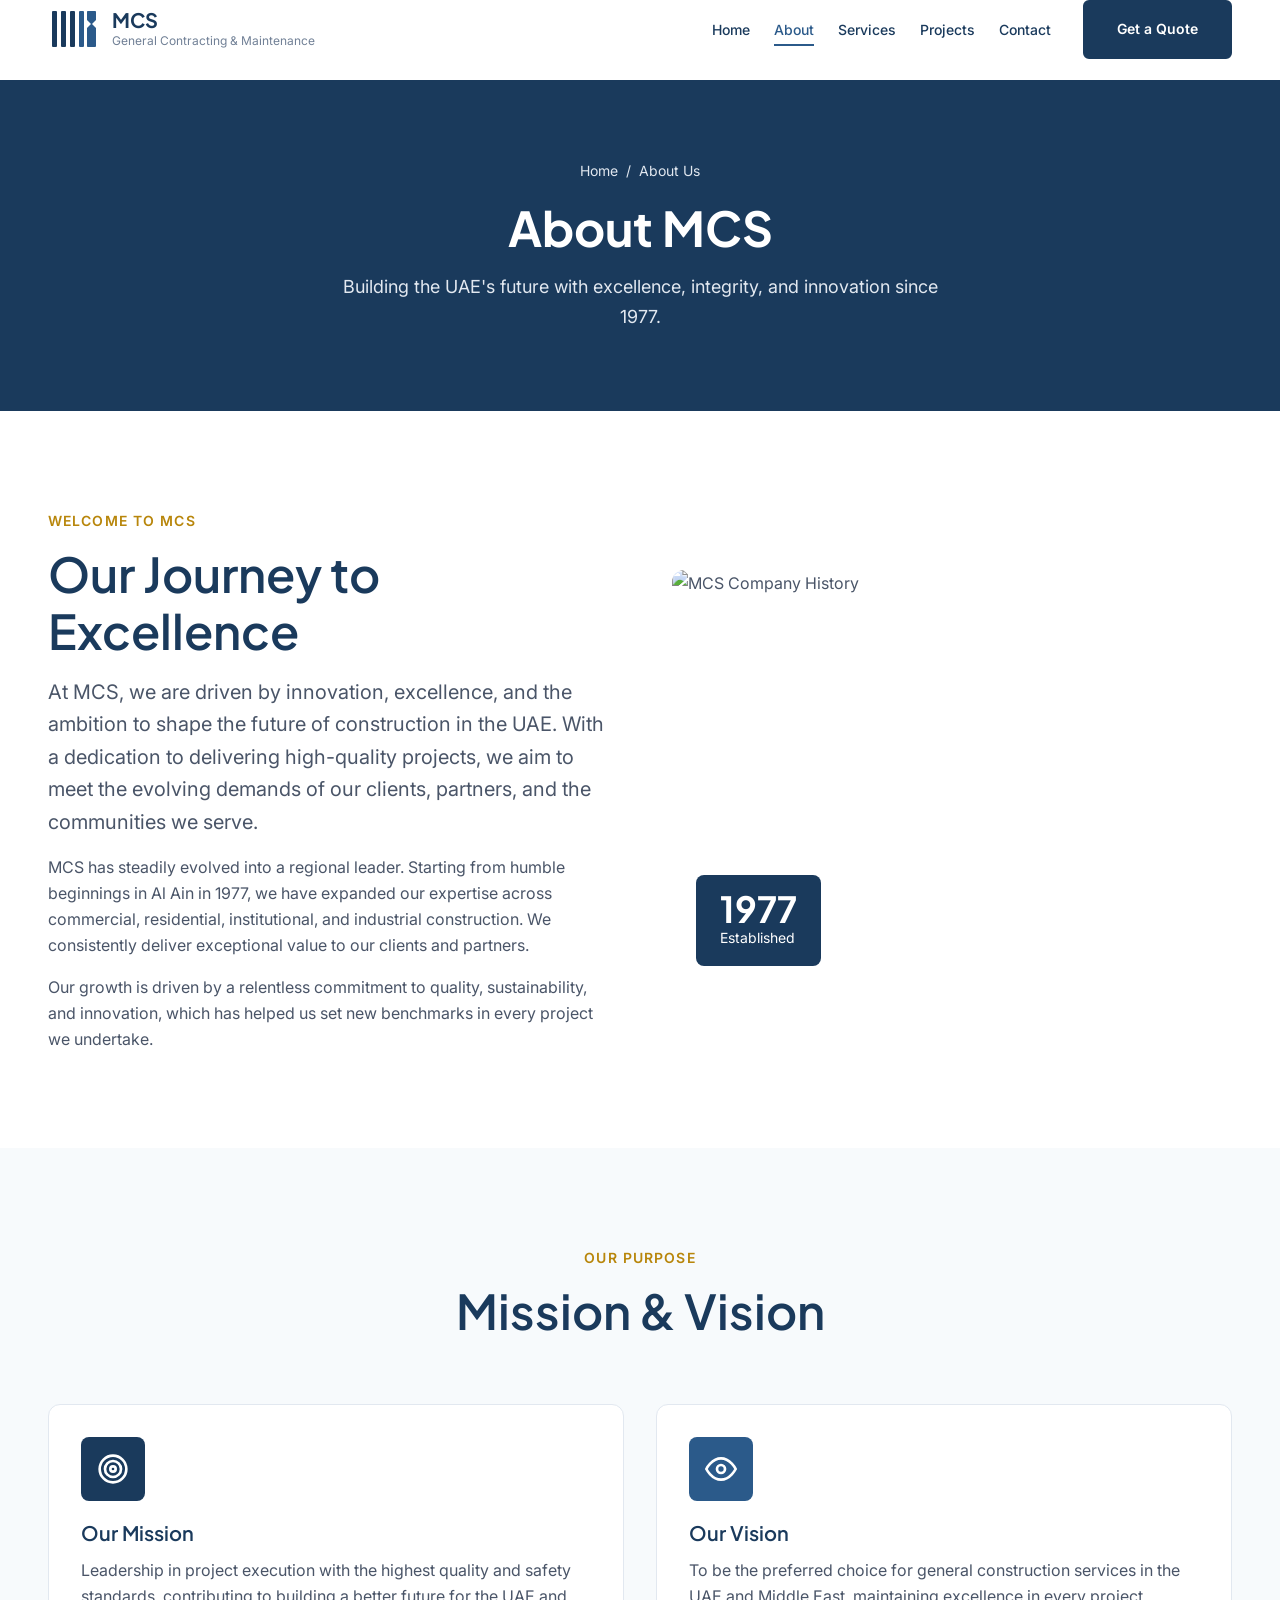
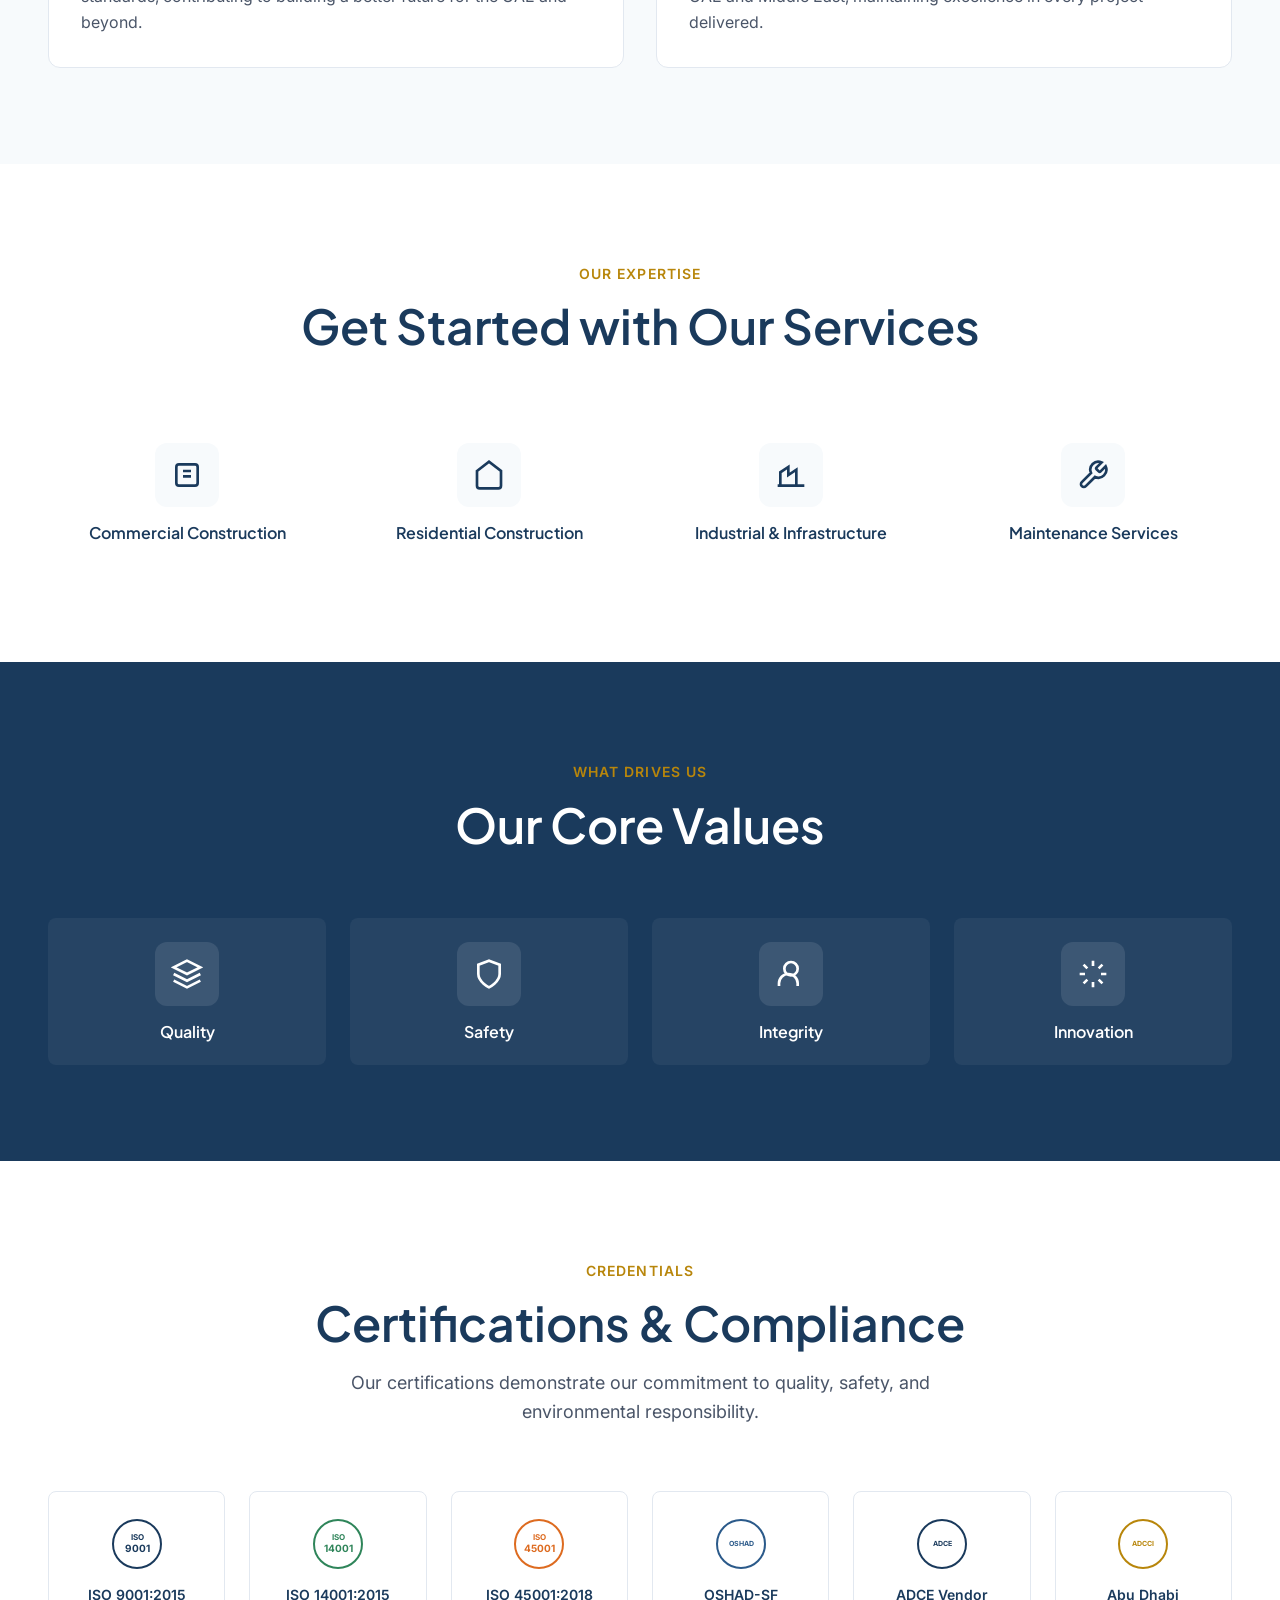
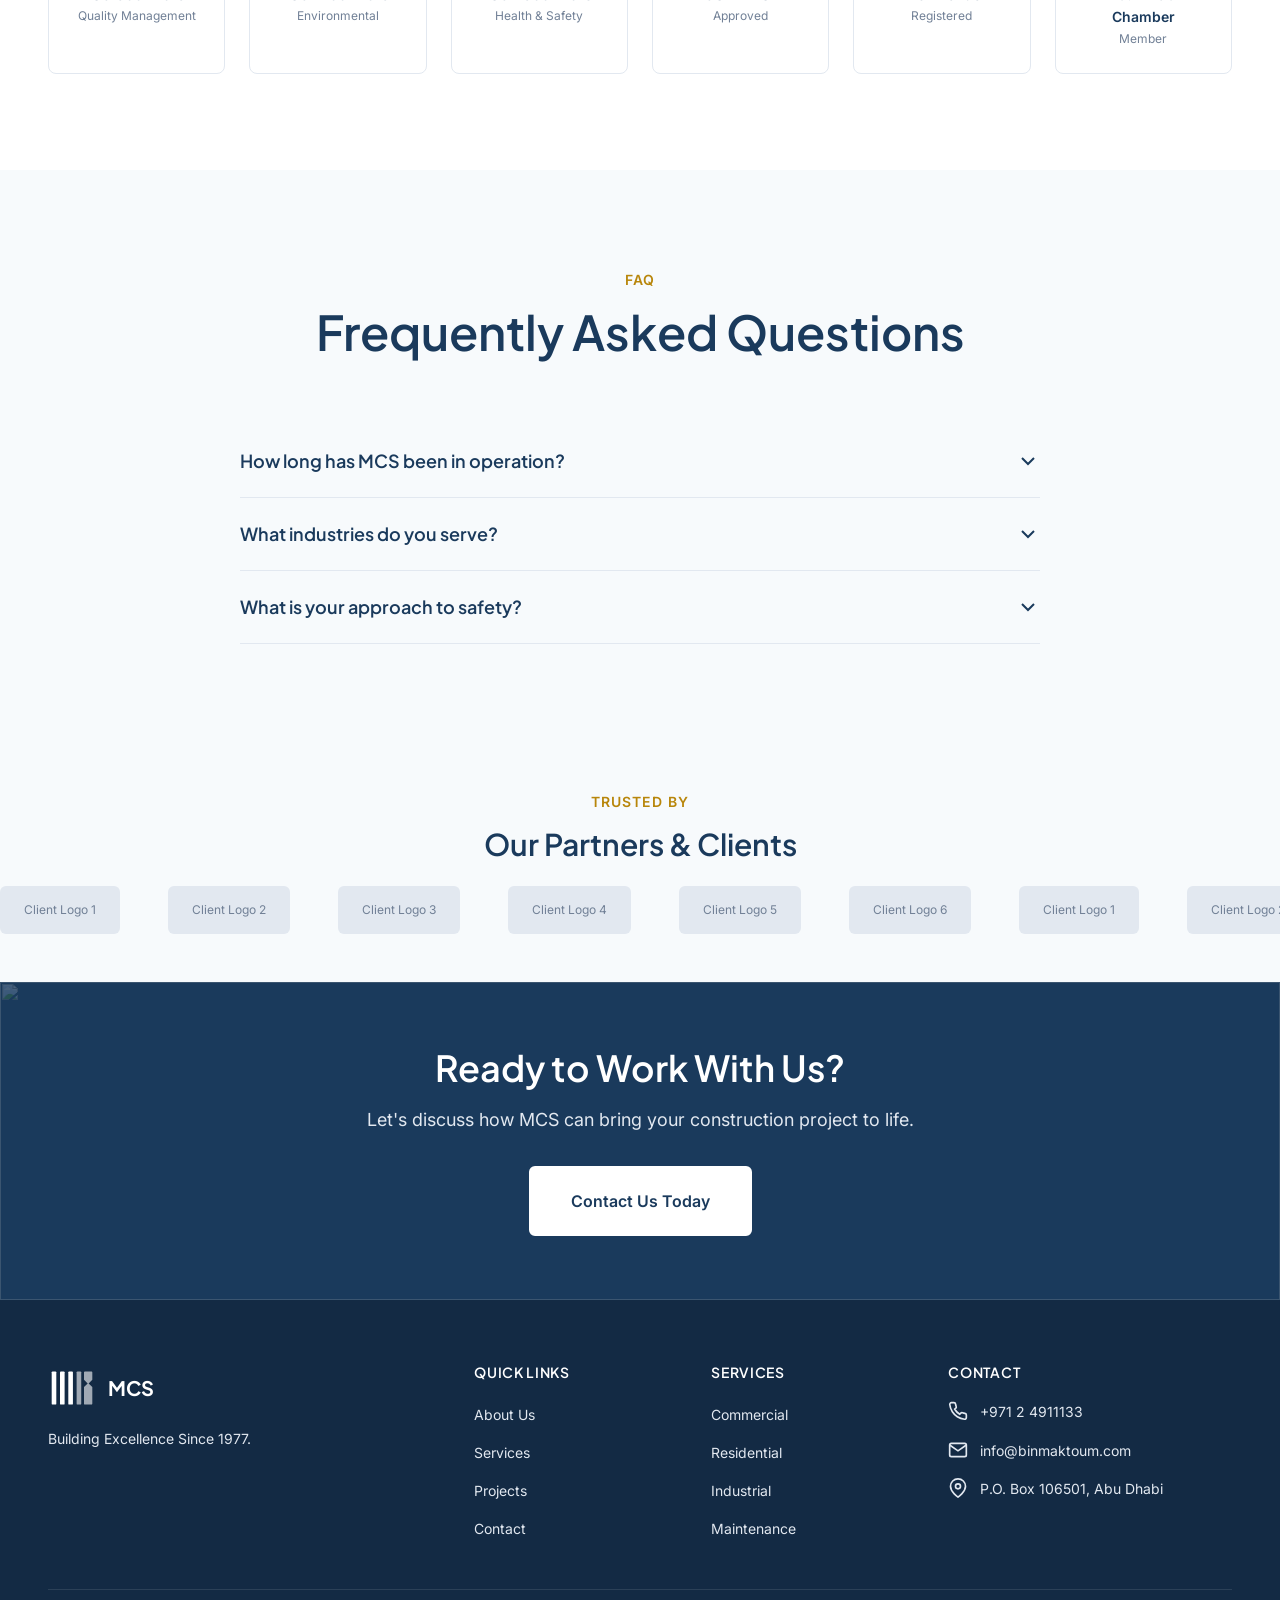
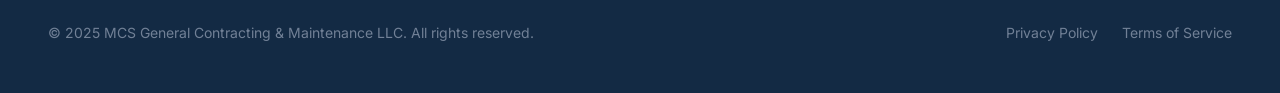
==== about.html @ c0b9d0b6 "Initial commit via Netlify" ====
<!DOCTYPE html>
<html lang="en">
<head>
  <meta charset="UTF-8">
  <meta name="viewport" content="width=device-width, initial-scale=1.0">
  <meta name="description" content="Learn about MCS General Contracting - UAE's trusted construction company since 1977.">
  <title>About Us | MCS General Contracting & Maintenance LLC</title>
  
  <!-- TOUQ-INSPIRED LAYOUT - PLACEHOLDER IMAGES -->
  
  <link rel="icon" type="image/svg+xml" href="assets/images/favicon.svg">
  <link rel="preconnect" href="https://fonts.googleapis.com">
  <link rel="preconnect" href="https://fonts.gstatic.com" crossorigin>
  <link href="https://fonts.googleapis.com/css2?family=Inter:wght@400;500;600&family=Plus+Jakarta+Sans:wght@500;600;700&display=swap" rel="stylesheet">
  <link rel="stylesheet" href="css/styles.css">
</head>
<body>
  
  <!-- HEADER -->
  <header class="header" id="header">
    <div class="container">
      <div class="header__inner">
        <a href="index.html" class="logo">
          <svg class="logo__icon" viewBox="0 0 52 52" fill="none">
            <rect x="4" y="8" width="5" height="36" rx="1" fill="#1A3A5C"/>
            <rect x="13" y="8" width="5" height="36" rx="1" fill="#1A3A5C"/>
            <rect x="22" y="8" width="5" height="36" rx="1" fill="#1A3A5C"/>
            <rect x="31" y="8" width="5" height="36" rx="1" fill="#2B5A8A"/>
            <path d="M40 8H47C47.5 8 48 8.4 48 9V17L44 21L48 25V43C48 43.5 47.5 44 47 44H40C39.4 44 39 43.5 39 43V25L43 21L39 17V9C39 8.4 39.4 8 40 8Z" fill="#2B5A8A"/>
          </svg>
          <div class="logo__text">
            <span class="logo__name">MCS</span>
            <span class="logo__tagline">General Contracting & Maintenance</span>
          </div>
        </a>
        
        <nav class="nav">
          <ul class="nav__list">
            <li><a href="index.html" class="nav__link">Home</a></li>
            <li><a href="about.html" class="nav__link nav__link--active">About</a></li>
            <li><a href="services.html" class="nav__link">Services</a></li>
            <li><a href="projects.html" class="nav__link">Projects</a></li>
            <li><a href="contact.html" class="nav__link">Contact</a></li>
          </ul>
          <a href="contact.html" class="btn btn--primary">Get a Quote</a>
        </nav>
        
        <button class="menu-toggle" aria-label="Toggle menu">
          <span class="menu-toggle__bar"></span>
          <span class="menu-toggle__bar"></span>
          <span class="menu-toggle__bar"></span>
        </button>
      </div>
    </div>
  </header>
  
  <!-- Mobile Nav -->
  <nav class="mobile-nav">
    <ul class="mobile-nav__list">
      <li><a href="index.html" class="mobile-nav__link">Home</a></li>
      <li><a href="about.html" class="mobile-nav__link mobile-nav__link--active">About</a></li>
      <li><a href="services.html" class="mobile-nav__link">Services</a></li>
      <li><a href="projects.html" class="mobile-nav__link">Projects</a></li>
      <li><a href="contact.html" class="mobile-nav__link">Contact</a></li>
    </ul>
    <div class="mobile-nav__cta">
      <a href="contact.html" class="btn btn--ghost btn--full">Get a Quote</a>
    </div>
  </nav>

  <main>
    
    <!-- PAGE HERO -->
    <section class="page-hero">
      <div class="page-hero__bg">
        <img src="https://images.unsplash.com/photo-1512453979798-5ea266f8880c?w=1920&q=80" alt="About MCS" class="page-hero__bg-image">
        <div class="page-hero__overlay"></div>
      </div>
      <div class="container">
        <div class="page-hero__content">
          <nav class="page-hero__breadcrumb">
            <a href="index.html">Home</a>
            <span>/</span>
            <span>About Us</span>
          </nav>
          <h1 class="page-hero__title">About MCS</h1>
          <p class="page-hero__subtitle">Building the UAE's future with excellence, integrity, and innovation since 1977.</p>
        </div>
      </div>
    </section>
    
    <!-- WELCOME SECTION -->
    <section class="section bg-white">
      <div class="container">
        <div class="about-snapshot">
          <div class="about-snapshot__content scroll-animate">
            <span class="section-header__label">Welcome to MCS</span>
            <h2 class="section-header__title">Our Journey to Excellence</h2>
            <p class="text-lead">At MCS, we are driven by innovation, excellence, and the ambition to shape the future of construction in the UAE. With a dedication to delivering high-quality projects, we aim to meet the evolving demands of our clients, partners, and the communities we serve.</p>
            <p>MCS has steadily evolved into a regional leader. Starting from humble beginnings in Al Ain in 1977, we have expanded our expertise across commercial, residential, institutional, and industrial construction. We consistently deliver exceptional value to our clients and partners.</p>
            <p>Our growth is driven by a relentless commitment to quality, sustainability, and innovation, which has helped us set new benchmarks in every project we undertake.</p>
          </div>
          
          <div class="about-snapshot__image scroll-animate" data-animate-delay="100">
            <img src="https://images.unsplash.com/photo-1541888946425-d81bb19240f5?w=800&q=80" alt="MCS Company History">
            <div class="about-snapshot__badge">
              <div class="about-snapshot__badge-number">1977</div>
              <div class="about-snapshot__badge-text">Established</div>
            </div>
          </div>
        </div>
      </div>
    </section>
    
    <!-- MISSION & VISION -->
    <section class="section bg-stone">
      <div class="container">
        <div class="section-header section-header--center scroll-animate">
          <span class="section-header__label">Our Purpose</span>
          <h2 class="section-header__title">Mission & Vision</h2>
        </div>
        
        <div class="grid" style="display: grid; grid-template-columns: repeat(auto-fit, minmax(300px, 1fr)); gap: var(--space-8);">
          <div class="service-card-v2 scroll-animate" style="box-shadow: none; border: 1px solid var(--color-concrete);">
            <div class="service-card-v2__content" style="padding: var(--space-8);">
              <div style="width: 64px; height: 64px; background: var(--color-navy); border-radius: var(--radius-lg); display: flex; align-items: center; justify-content: center; margin-bottom: var(--space-5);">
                <svg width="32" height="32" viewBox="0 0 24 24" fill="none" stroke="white" stroke-width="2"><circle cx="12" cy="12" r="10"/><circle cx="12" cy="12" r="6"/><circle cx="12" cy="12" r="2"/></svg>
              </div>
              <h3 class="service-card-v2__title" style="font-size: var(--text-xl);">Our Mission</h3>
              <p style="color: var(--color-steel); font-size: var(--text-base);">Leadership in project execution with the highest quality and safety standards, contributing to building a better future for the UAE and beyond.</p>
            </div>
          </div>
          
          <div class="service-card-v2 scroll-animate" data-animate-delay="100" style="box-shadow: none; border: 1px solid var(--color-concrete);">
            <div class="service-card-v2__content" style="padding: var(--space-8);">
              <div style="width: 64px; height: 64px; background: var(--color-blue); border-radius: var(--radius-lg); display: flex; align-items: center; justify-content: center; margin-bottom: var(--space-5);">
                <svg width="32" height="32" viewBox="0 0 24 24" fill="none" stroke="white" stroke-width="2"><path d="M1 12s4-8 11-8 11 8 11 8-4 8-11 8-11-8-11-8z"/><circle cx="12" cy="12" r="3"/></svg>
              </div>
              <h3 class="service-card-v2__title" style="font-size: var(--text-xl);">Our Vision</h3>
              <p style="color: var(--color-steel); font-size: var(--text-base);">To be the preferred choice for general construction services in the UAE and Middle East, maintaining excellence in every project delivered.</p>
            </div>
          </div>
        </div>
      </div>
    </section>
    
    <!-- SERVICES OVERVIEW -->
    <section class="section bg-white">
      <div class="container">
        <div class="section-header section-header--center scroll-animate">
          <span class="section-header__label">Our Expertise</span>
          <h2 class="section-header__title">Get Started with Our Services</h2>
        </div>
        
        <div class="why-choose" style="grid-template-columns: repeat(auto-fit, minmax(200px, 1fr));">
          <a href="services.html#commercial" class="why-choose__item scroll-animate" style="text-decoration: none;">
            <div class="why-choose__icon">
              <svg viewBox="0 0 24 24" fill="none" stroke="currentColor" stroke-width="2"><rect x="4" y="4" width="16" height="16" rx="2"/><path d="M9 9h6M9 13h6"/></svg>
            </div>
            <h4 class="why-choose__title">Commercial Construction</h4>
          </a>
          
          <a href="services.html#residential" class="why-choose__item scroll-animate" data-animate-delay="100" style="text-decoration: none;">
            <div class="why-choose__icon">
              <svg viewBox="0 0 24 24" fill="none" stroke="currentColor" stroke-width="2"><path d="M3 9l9-7 9 7v11a2 2 0 01-2 2H5a2 2 0 01-2-2z"/></svg>
            </div>
            <h4 class="why-choose__title">Residential Construction</h4>
          </a>
          
          <a href="services.html#industrial" class="why-choose__item scroll-animate" data-animate-delay="200" style="text-decoration: none;">
            <div class="why-choose__icon">
              <svg viewBox="0 0 24 24" fill="none" stroke="currentColor" stroke-width="2"><path d="M2 20h20M4 20V10l6-4v6l6-4v12"/></svg>
            </div>
            <h4 class="why-choose__title">Industrial & Infrastructure</h4>
          </a>
          
          <a href="services.html#maintenance" class="why-choose__item scroll-animate" data-animate-delay="300" style="text-decoration: none;">
            <div class="why-choose__icon">
              <svg viewBox="0 0 24 24" fill="none" stroke="currentColor" stroke-width="2"><path d="M14.7 6.3a1 1 0 000 1.4l1.6 1.6a1 1 0 001.4 0l3.77-3.77a6 6 0 01-7.94 7.94l-6.91 6.91a2.12 2.12 0 01-3-3l6.91-6.91a6 6 0 017.94-7.94l-3.76 3.76z"/></svg>
            </div>
            <h4 class="why-choose__title">Maintenance Services</h4>
          </a>
        </div>
      </div>
    </section>
    
    <!-- CORE VALUES -->
    <section class="section bg-navy">
      <div class="container">
        <div class="section-header section-header--center scroll-animate">
          <span class="section-header__label" style="color: var(--color-gold);">What Drives Us</span>
          <h2 class="section-header__title section-header__title--white">Our Core Values</h2>
        </div>
        
        <div class="why-choose">
          <div class="why-choose__item scroll-animate" style="background: rgba(255,255,255,0.05); border-radius: var(--radius-lg);">
            <div class="why-choose__icon" style="background: rgba(255,255,255,0.1);">
              <svg viewBox="0 0 24 24" fill="none" stroke="white" stroke-width="2"><path d="M12 2L2 7l10 5 10-5-10-5zM2 17l10 5 10-5M2 12l10 5 10-5"/></svg>
            </div>
            <h4 class="why-choose__title" style="color: white;">Quality</h4>
          </div>
          
          <div class="why-choose__item scroll-animate" data-animate-delay="100" style="background: rgba(255,255,255,0.05); border-radius: var(--radius-lg);">
            <div class="why-choose__icon" style="background: rgba(255,255,255,0.1);">
              <svg viewBox="0 0 24 24" fill="none" stroke="white" stroke-width="2"><path d="M12 22s8-4 8-10V5l-8-3-8 3v7c0 6 8 10 8 10z"/></svg>
            </div>
            <h4 class="why-choose__title" style="color: white;">Safety</h4>
          </div>
          
          <div class="why-choose__item scroll-animate" data-animate-delay="200" style="background: rgba(255,255,255,0.05); border-radius: var(--radius-lg);">
            <div class="why-choose__icon" style="background: rgba(255,255,255,0.1);">
              <svg viewBox="0 0 24 24" fill="none" stroke="white" stroke-width="2"><circle cx="12" cy="8" r="5"/><path d="M3 21v-2a7 7 0 0114 0v2"/></svg>
            </div>
            <h4 class="why-choose__title" style="color: white;">Integrity</h4>
          </div>
          
          <div class="why-choose__item scroll-animate" data-animate-delay="300" style="background: rgba(255,255,255,0.05); border-radius: var(--radius-lg);">
            <div class="why-choose__icon" style="background: rgba(255,255,255,0.1);">
              <svg viewBox="0 0 24 24" fill="none" stroke="white" stroke-width="2"><path d="M12 2v4M12 18v4M4.93 4.93l2.83 2.83M16.24 16.24l2.83 2.83M2 12h4M18 12h4M4.93 19.07l2.83-2.83M16.24 7.76l2.83-2.83"/></svg>
            </div>
            <h4 class="why-choose__title" style="color: white;">Innovation</h4>
          </div>
        </div>
      </div>
    </section>
    
    <!-- CERTIFICATIONS -->
    <section class="section bg-white" id="certifications">
      <div class="container">
        <div class="section-header section-header--center scroll-animate">
          <span class="section-header__label">Credentials</span>
          <h2 class="section-header__title">Certifications & Compliance</h2>
          <p class="section-header__desc">Our certifications demonstrate our commitment to quality, safety, and environmental responsibility.</p>
        </div>
        
        <div class="certs-grid scroll-animate">
          <div class="cert-item">
            <div class="cert-item__icon">
              <svg viewBox="0 0 56 56" fill="none"><circle cx="28" cy="28" r="24" stroke="#1A3A5C" stroke-width="2"/><text x="28" y="24" text-anchor="middle" font-size="8" font-weight="bold" fill="#1A3A5C">ISO</text><text x="28" y="36" text-anchor="middle" font-size="10" font-weight="bold" fill="#1A3A5C">9001</text></svg>
            </div>
            <div class="cert-item__name">ISO 9001:2015</div>
            <div class="cert-item__desc">Quality Management</div>
          </div>
          
          <div class="cert-item">
            <div class="cert-item__icon">
              <svg viewBox="0 0 56 56" fill="none"><circle cx="28" cy="28" r="24" stroke="#2F855A" stroke-width="2"/><text x="28" y="24" text-anchor="middle" font-size="8" font-weight="bold" fill="#2F855A">ISO</text><text x="28" y="36" text-anchor="middle" font-size="10" font-weight="bold" fill="#2F855A">14001</text></svg>
            </div>
            <div class="cert-item__name">ISO 14001:2015</div>
            <div class="cert-item__desc">Environmental</div>
          </div>
          
          <div class="cert-item">
            <div class="cert-item__icon">
              <svg viewBox="0 0 56 56" fill="none"><circle cx="28" cy="28" r="24" stroke="#DD6B20" stroke-width="2"/><text x="28" y="24" text-anchor="middle" font-size="8" font-weight="bold" fill="#DD6B20">ISO</text><text x="28" y="36" text-anchor="middle" font-size="10" font-weight="bold" fill="#DD6B20">45001</text></svg>
            </div>
            <div class="cert-item__name">ISO 45001:2018</div>
            <div class="cert-item__desc">Health & Safety</div>
          </div>
          
          <div class="cert-item">
            <div class="cert-item__icon">
              <svg viewBox="0 0 56 56" fill="none"><circle cx="28" cy="28" r="24" stroke="#2B5A8A" stroke-width="2"/><text x="28" y="30" text-anchor="middle" font-size="7" font-weight="bold" fill="#2B5A8A">OSHAD</text></svg>
            </div>
            <div class="cert-item__name">OSHAD-SF</div>
            <div class="cert-item__desc">Approved</div>
          </div>
          
          <div class="cert-item">
            <div class="cert-item__icon">
              <svg viewBox="0 0 56 56" fill="none"><circle cx="28" cy="28" r="24" stroke="#1A3A5C" stroke-width="2"/><text x="28" y="30" text-anchor="middle" font-size="7" font-weight="bold" fill="#1A3A5C">ADCE</text></svg>
            </div>
            <div class="cert-item__name">ADCE Vendor</div>
            <div class="cert-item__desc">Registered</div>
          </div>
          
          <div class="cert-item">
            <div class="cert-item__icon">
              <svg viewBox="0 0 56 56" fill="none"><circle cx="28" cy="28" r="24" stroke="#B8860B" stroke-width="2"/><text x="28" y="30" text-anchor="middle" font-size="7" font-weight="bold" fill="#B8860B">ADCCI</text></svg>
            </div>
            <div class="cert-item__name">Abu Dhabi Chamber</div>
            <div class="cert-item__desc">Member</div>
          </div>
        </div>
      </div>
    </section>
    
    <!-- FAQ -->
    <section class="section bg-stone faq-section">
      <div class="container">
        <div class="section-header section-header--center scroll-animate">
          <span class="section-header__label">FAQ</span>
          <h2 class="section-header__title">Frequently Asked Questions</h2>
        </div>
        
        <div class="faq-list scroll-animate">
          <div class="faq-item">
            <button class="faq-item__question">
              How long has MCS been in operation?
              <svg class="faq-item__icon" viewBox="0 0 24 24" fill="none" stroke="currentColor" stroke-width="2"><path d="M6 9l6 6 6-6"/></svg>
            </button>
            <div class="faq-item__answer">
              <p class="faq-item__answer-text">MCS was established in 1977 in Al Ain, UAE. With over 45 years of experience, we have grown from a general contractor into a comprehensive construction firm serving clients across Abu Dhabi, Dubai, and Al Ain.</p>
            </div>
          </div>
          
          <div class="faq-item">
            <button class="faq-item__question">
              What industries do you serve?
              <svg class="faq-item__icon" viewBox="0 0 24 24" fill="none" stroke="currentColor" stroke-width="2"><path d="M6 9l6 6 6-6"/></svg>
            </button>
            <div class="faq-item__answer">
              <p class="faq-item__answer-text">We serve multiple sectors including commercial (offices, retail, hospitality), residential (villas, compounds, apartments), educational (schools, institutions), and industrial (oil & gas, infrastructure, storage facilities).</p>
            </div>
          </div>
          
          <div class="faq-item">
            <button class="faq-item__question">
              What is your approach to safety?
              <svg class="faq-item__icon" viewBox="0 0 24 24" fill="none" stroke="currentColor" stroke-width="2"><path d="M6 9l6 6 6-6"/></svg>
            </button>
            <div class="faq-item__answer">
              <p class="faq-item__answer-text">Safety is integral to everything we do. Our safety program exceeds the industry average by 90%. We are OSHAD-SF approved and ISO 45001 certified, with full integration of safety planning into construction scheduling.</p>
            </div>
          </div>
        </div>
      </div>
    </section>
    
    <!-- CLIENTS -->
    <section class="clients-section">
      <div class="container mb-6">
        <div class="text-center scroll-animate">
          <span class="section-header__label">Trusted By</span>
          <h3 class="text-navy">Our Partners & Clients</h3>
        </div>
      </div>
      <div class="clients-marquee">
        <div class="client-logo-placeholder">Client Logo 1</div>
        <div class="client-logo-placeholder">Client Logo 2</div>
        <div class="client-logo-placeholder">Client Logo 3</div>
        <div class="client-logo-placeholder">Client Logo 4</div>
        <div class="client-logo-placeholder">Client Logo 5</div>
        <div class="client-logo-placeholder">Client Logo 6</div>
        <div class="client-logo-placeholder">Client Logo 1</div>
        <div class="client-logo-placeholder">Client Logo 2</div>
        <div class="client-logo-placeholder">Client Logo 3</div>
        <div class="client-logo-placeholder">Client Logo 4</div>
        <div class="client-logo-placeholder">Client Logo 5</div>
        <div class="client-logo-placeholder">Client Logo 6</div>
      </div>
    </section>
    
    <!-- CTA -->
    <section class="cta-banner">
      <div class="cta-banner__bg">
        <img src="https://images.unsplash.com/photo-1504307651254-35680f356dfd?w=1920&q=80" alt="" class="cta-banner__bg-image">
      </div>
      <div class="container">
        <div class="cta-banner__content scroll-animate">
          <h2 class="cta-banner__title">Ready to Work With Us?</h2>
          <p class="cta-banner__desc">Let's discuss how MCS can bring your construction project to life.</p>
          <a href="contact.html" class="btn btn--white btn--lg">Contact Us Today</a>
        </div>
      </div>
    </section>
    
  </main>
  
  <!-- FOOTER -->
  <footer class="footer">
    <div class="container">
      <div class="footer__grid">
        <div class="footer__brand">
          <div class="footer__logo">
            <svg class="footer__logo-icon" viewBox="0 0 52 52" fill="none">
              <rect x="4" y="8" width="5" height="36" rx="1" fill="#FFFFFF"/>
              <rect x="13" y="8" width="5" height="36" rx="1" fill="#FFFFFF"/>
              <rect x="22" y="8" width="5" height="36" rx="1" fill="#FFFFFF"/>
              <rect x="31" y="8" width="5" height="36" rx="1" fill="#FFFFFF" opacity="0.6"/>
              <path d="M40 8H47C47.5 8 48 8.4 48 9V17L44 21L48 25V43C48 43.5 47.5 44 47 44H40C39.4 44 39 43.5 39 43V25L43 21L39 17V9C39 8.4 39.4 8 40 8Z" fill="#FFFFFF" opacity="0.6"/>
            </svg>
            <span class="footer__logo-text">MCS</span>
          </div>
          <p class="footer__tagline">Building Excellence Since 1977.</p>
        </div>
        
        <div class="footer__col">
          <h4 class="footer__heading">Quick Links</h4>
          <ul class="footer__links">
            <li><a href="about.html" class="footer__link">About Us</a></li>
            <li><a href="services.html" class="footer__link">Services</a></li>
            <li><a href="projects.html" class="footer__link">Projects</a></li>
            <li><a href="contact.html" class="footer__link">Contact</a></li>
          </ul>
        </div>
        
        <div class="footer__col">
          <h4 class="footer__heading">Services</h4>
          <ul class="footer__links">
            <li><a href="services.html#commercial" class="footer__link">Commercial</a></li>
            <li><a href="services.html#residential" class="footer__link">Residential</a></li>
            <li><a href="services.html#industrial" class="footer__link">Industrial</a></li>
            <li><a href="services.html#maintenance" class="footer__link">Maintenance</a></li>
          </ul>
        </div>
        
        <div class="footer__col">
          <h4 class="footer__heading">Contact</h4>
          <div class="footer__contact-item">
            <svg class="footer__contact-icon" viewBox="0 0 24 24" fill="none" stroke="currentColor" stroke-width="2"><path d="M22 16.92v3a2 2 0 01-2.18 2 19.79 19.79 0 01-8.63-3.07 19.5 19.5 0 01-6-6 19.79 19.79 0 01-3.07-8.67A2 2 0 014.11 2h3a2 2 0 012 1.72c.127.96.361 1.903.7 2.81a2 2 0 01-.45 2.11L8.09 9.91a16 16 0 006 6l1.27-1.27a2 2 0 012.11-.45c.907.339 1.85.573 2.81.7A2 2 0 0122 16.92z"/></svg>
            <span class="footer__contact-text">+971 2 4911133</span>
          </div>
          <div class="footer__contact-item">
            <svg class="footer__contact-icon" viewBox="0 0 24 24" fill="none" stroke="currentColor" stroke-width="2"><path d="M4 4h16c1.1 0 2 .9 2 2v12c0 1.1-.9 2-2 2H4c-1.1 0-2-.9-2-2V6c0-1.1.9-2 2-2z"/><path d="M22 6l-10 7L2 6"/></svg>
            <span class="footer__contact-text">info@binmaktoum.com</span>
          </div>
          <div class="footer__contact-item">
            <svg class="footer__contact-icon" viewBox="0 0 24 24" fill="none" stroke="currentColor" stroke-width="2"><path d="M21 10c0 7-9 13-9 13s-9-6-9-13a9 9 0 0118 0z"/><circle cx="12" cy="10" r="3"/></svg>
            <span class="footer__contact-text">P.O. Box 106501, Abu Dhabi</span>
          </div>
        </div>
      </div>
      
      <div class="footer__bottom">
        <p class="footer__copyright">© 2025 MCS General Contracting & Maintenance LLC. All rights reserved.</p>
        <div class="footer__legal">
          <a href="#" class="footer__legal-link">Privacy Policy</a>
          <a href="#" class="footer__legal-link">Terms of Service</a>
        </div>
      </div>
    </div>
  </footer>
  
  <script src="js/main.js"></script>
</body>
</html>
---- css/styles.css ----
/* ============================================
   MCS GENERAL CONTRACTING - ENHANCED STYLESHEET
   Touq-inspired Layout - v2.0
   ============================================ */

/* ============================================
   CSS CUSTOM PROPERTIES (Design Tokens)
   ============================================ */
:root {
  /* Primary Colors - MCS Brand */
  --color-navy: #1A3A5C;
  --color-navy-dark: #132A44;
  --color-navy-light: #234B73;
  --color-blue: #2B5A8A;
  --color-blue-light: #3A6B9A;
  
  /* Neutral Colors */
  --color-steel: #4A5568;
  --color-steel-light: #718096;
  --color-concrete: #E2E8F0;
  --color-stone: #F7FAFC;
  --color-white: #FFFFFF;
  --color-black: #1A202C;
  
  /* Accent Colors */
  --color-gold: #B8860B;
  --color-gold-light: #D4A017;
  --color-orange: #DD6B20;
  --color-green: #2F855A;
  --color-green-light: #48BB78;
  
  /* Typography */
  --font-heading: 'Plus Jakarta Sans', 'Helvetica Neue', sans-serif;
  --font-body: 'Inter', 'Helvetica Neue', Arial, sans-serif;
  
  /* Font Sizes */
  --text-xs: 0.75rem;
  --text-sm: 0.875rem;
  --text-base: 1rem;
  --text-lg: 1.125rem;
  --text-xl: 1.25rem;
  --text-2xl: 1.5rem;
  --text-3xl: 1.875rem;
  --text-4xl: 2.25rem;
  --text-5xl: 3rem;
  --text-6xl: 3.75rem;
  --text-7xl: 4.5rem;
  
  /* Line Heights */
  --leading-none: 1;
  --leading-tight: 1.2;
  --leading-snug: 1.375;
  --leading-normal: 1.5;
  --leading-relaxed: 1.625;
  --leading-loose: 2;
  
  /* Spacing */
  --space-1: 0.25rem;
  --space-2: 0.5rem;
  --space-3: 0.75rem;
  --space-4: 1rem;
  --space-5: 1.25rem;
  --space-6: 1.5rem;
  --space-8: 2rem;
  --space-10: 2.5rem;
  --space-12: 3rem;
  --space-16: 4rem;
  --space-20: 5rem;
  --space-24: 6rem;
  --space-32: 8rem;
  
  /* Border Radius */
  --radius-sm: 4px;
  --radius-md: 6px;
  --radius-lg: 8px;
  --radius-xl: 12px;
  --radius-2xl: 16px;
  --radius-full: 9999px;
  
  /* Shadows */
  --shadow-sm: 0 1px 2px rgba(26, 58, 92, 0.05);
  --shadow-md: 0 4px 6px rgba(26, 58, 92, 0.08);
  --shadow-lg: 0 10px 15px rgba(26, 58, 92, 0.1);
  --shadow-xl: 0 20px 25px rgba(26, 58, 92, 0.15);
  --shadow-2xl: 0 25px 50px rgba(26, 58, 92, 0.2);
  
  /* Transitions */
  --transition-fast: 0.15s ease;
  --transition-base: 0.3s ease;
  --transition-slow: 0.5s ease;
  --transition-slower: 0.7s ease;
  
  /* Container */
  --container-sm: 640px;
  --container-md: 768px;
  --container-lg: 1024px;
  --container-xl: 1280px;
  --container-2xl: 1440px;
  
  /* Header */
  --header-height: 70px;
}

@media (min-width: 1024px) {
  :root {
    --header-height: 80px;
  }
}

/* ============================================
   CSS RESET
   ============================================ */
*, *::before, *::after {
  box-sizing: border-box;
  margin: 0;
  padding: 0;
}

html {
  scroll-behavior: smooth;
  -webkit-font-smoothing: antialiased;
  -moz-osx-font-smoothing: grayscale;
}

body {
  font-family: var(--font-body);
  font-size: var(--text-base);
  line-height: var(--leading-relaxed);
  color: var(--color-steel);
  background-color: var(--color-white);
  overflow-x: hidden;
}

ul, ol { list-style: none; }
img { max-width: 100%; height: auto; display: block; }
a { color: inherit; text-decoration: none; }
button { font-family: inherit; cursor: pointer; border: none; background: none; }
input, textarea, select { font-family: inherit; font-size: inherit; }

/* ============================================
   TYPOGRAPHY
   ============================================ */
h1, h2, h3, h4, h5, h6 {
  font-family: var(--font-heading);
  font-weight: 600;
  color: var(--color-navy);
  line-height: var(--leading-tight);
}

h1 { font-size: var(--text-4xl); font-weight: 700; }
h2 { font-size: var(--text-3xl); }
h3 { font-size: var(--text-2xl); }
h4 { font-size: var(--text-xl); }
h5 { font-size: var(--text-lg); }
h6 { font-size: var(--text-base); }

@media (min-width: 768px) {
  h1 { font-size: var(--text-5xl); }
  h2 { font-size: var(--text-4xl); }
  h3 { font-size: var(--text-3xl); }
}

@media (min-width: 1024px) {
  h1 { font-size: var(--text-6xl); }
  h2 { font-size: var(--text-5xl); }
}

p { margin-bottom: var(--space-4); }
p:last-child { margin-bottom: 0; }

.text-lead {
  font-size: var(--text-lg);
  line-height: var(--leading-relaxed);
  color: var(--color-steel);
}

@media (min-width: 768px) {
  .text-lead { font-size: var(--text-xl); }
}

.text-small { font-size: var(--text-sm); }
.text-xs { font-size: var(--text-xs); }

/* ============================================
   LAYOUT
   ============================================ */
.container {
  width: 100%;
  max-width: var(--container-xl);
  margin: 0 auto;
  padding-left: var(--space-5);
  padding-right: var(--space-5);
}

@media (min-width: 768px) {
  .container {
    padding-left: var(--space-8);
    padding-right: var(--space-8);
  }
}

@media (min-width: 1024px) {
  .container {
    padding-left: var(--space-12);
    padding-right: var(--space-12);
  }
}

.container--narrow { max-width: var(--container-md); }
.container--wide { max-width: var(--container-2xl); }

/* Section Spacing */
.section {
  padding-top: var(--space-16);
  padding-bottom: var(--space-16);
}

@media (min-width: 768px) {
  .section {
    padding-top: var(--space-20);
    padding-bottom: var(--space-20);
  }
}

@media (min-width: 1024px) {
  .section {
    padding-top: var(--space-24);
    padding-bottom: var(--space-24);
  }
}

.section--sm {
  padding-top: var(--space-12);
  padding-bottom: var(--space-12);
}

.section--lg {
  padding-top: var(--space-24);
  padding-bottom: var(--space-24);
}

@media (min-width: 1024px) {
  .section--lg {
    padding-top: var(--space-32);
    padding-bottom: var(--space-32);
  }
}

/* Backgrounds */
.bg-white { background-color: var(--color-white); }
.bg-stone { background-color: var(--color-stone); }
.bg-navy { background-color: var(--color-navy); }
.bg-navy-dark { background-color: var(--color-navy-dark); }
.bg-concrete { background-color: var(--color-concrete); }

/* Text Colors */
.text-navy { color: var(--color-navy); }
.text-white { color: var(--color-white); }
.text-steel { color: var(--color-steel); }
.text-blue { color: var(--color-blue); }
.text-gold { color: var(--color-gold); }

/* Text Alignment */
.text-center { text-align: center; }
.text-left { text-align: left; }
.text-right { text-align: right; }

/* ============================================
   HEADER & NAVIGATION
   ============================================ */
.header {
  position: fixed;
  top: 0;
  left: 0;
  right: 0;
  height: var(--header-height);
  background-color: var(--color-white);
  z-index: 1000;
  transition: all var(--transition-base);
}

.header--scrolled {
  box-shadow: var(--shadow-md);
}

.header--transparent {
  background-color: transparent;
}

.header--transparent.header--scrolled {
  background-color: var(--color-white);
}

.header__inner {
  display: flex;
  align-items: center;
  justify-content: space-between;
  height: 100%;
}

/* Logo */
.logo {
  display: flex;
  align-items: center;
  gap: var(--space-3);
  z-index: 1001;
}

.logo__icon {
  width: 44px;
  height: 44px;
}

@media (min-width: 768px) {
  .logo__icon {
    width: 52px;
    height: 52px;
  }
}

.logo__text {
  display: flex;
  flex-direction: column;
}

.logo__name {
  font-family: var(--font-heading);
  font-size: var(--text-lg);
  font-weight: 700;
  color: var(--color-navy);
  line-height: 1.1;
}

@media (min-width: 768px) {
  .logo__name {
    font-size: var(--text-xl);
  }
}

.logo__tagline {
  font-size: var(--text-xs);
  color: var(--color-steel-light);
  display: none;
}

@media (min-width: 768px) {
  .logo__tagline { display: block; }
}

.header--transparent .logo__name,
.header--transparent .logo__tagline {
  color: var(--color-white);
}

.header--transparent.header--scrolled .logo__name {
  color: var(--color-navy);
}

.header--transparent.header--scrolled .logo__tagline {
  color: var(--color-steel-light);
}

/* Desktop Navigation */
.nav {
  display: none;
}

@media (min-width: 1024px) {
  .nav {
    display: flex;
    align-items: center;
    gap: var(--space-8);
  }
}

.nav__list {
  display: flex;
  align-items: center;
  gap: var(--space-6);
}

.nav__link {
  font-size: var(--text-sm);
  font-weight: 500;
  color: var(--color-navy);
  transition: color var(--transition-fast);
  position: relative;
  padding: var(--space-2) 0;
}

.nav__link::after {
  content: '';
  position: absolute;
  bottom: 0;
  left: 0;
  width: 0;
  height: 2px;
  background-color: var(--color-blue);
  transition: width var(--transition-base);
}

.nav__link:hover,
.nav__link--active {
  color: var(--color-blue);
}

.nav__link:hover::after,
.nav__link--active::after {
  width: 100%;
}

.header--transparent .nav__link {
  color: var(--color-white);
}

.header--transparent .nav__link:hover {
  color: var(--color-concrete);
}

.header--transparent.header--scrolled .nav__link {
  color: var(--color-navy);
}

.header--transparent.header--scrolled .nav__link:hover {
  color: var(--color-blue);
}

/* Mobile Menu Toggle */
.menu-toggle {
  display: flex;
  flex-direction: column;
  justify-content: center;
  gap: 6px;
  width: 32px;
  height: 32px;
  z-index: 1001;
}

@media (min-width: 1024px) {
  .menu-toggle { display: none; }
}

.menu-toggle__bar {
  width: 100%;
  height: 2px;
  background-color: var(--color-navy);
  transition: all var(--transition-base);
  transform-origin: center;
}

.header--transparent .menu-toggle__bar {
  background-color: var(--color-white);
}

.header--transparent.header--scrolled .menu-toggle__bar {
  background-color: var(--color-navy);
}

.menu-toggle--active .menu-toggle__bar {
  background-color: var(--color-white);
}

.menu-toggle--active .menu-toggle__bar:nth-child(1) {
  transform: translateY(8px) rotate(45deg);
}

.menu-toggle--active .menu-toggle__bar:nth-child(2) {
  opacity: 0;
}

.menu-toggle--active .menu-toggle__bar:nth-child(3) {
  transform: translateY(-8px) rotate(-45deg);
}

/* Mobile Navigation */
.mobile-nav {
  position: fixed;
  top: 0;
  left: 0;
  right: 0;
  bottom: 0;
  background-color: var(--color-navy);
  padding: calc(var(--header-height) + var(--space-8)) var(--space-6) var(--space-8);
  transform: translateX(100%);
  transition: transform var(--transition-slow);
  z-index: 999;
  overflow-y: auto;
}

.mobile-nav--open {
  transform: translateX(0);
}

@media (min-width: 1024px) {
  .mobile-nav { display: none; }
}

.mobile-nav__list {
  display: flex;
  flex-direction: column;
  gap: var(--space-5);
}

.mobile-nav__link {
  font-family: var(--font-heading);
  font-size: var(--text-2xl);
  font-weight: 600;
  color: var(--color-white);
  transition: color var(--transition-fast);
}

.mobile-nav__link:hover,
.mobile-nav__link--active {
  color: var(--color-concrete);
}

.mobile-nav__cta {
  margin-top: var(--space-10);
}

/* ============================================
   BUTTONS
   ============================================ */
.btn {
  display: inline-flex;
  align-items: center;
  justify-content: center;
  gap: var(--space-2);
  padding: var(--space-4) var(--space-8);
  font-family: var(--font-body);
  font-size: var(--text-sm);
  font-weight: 600;
  border-radius: var(--radius-md);
  transition: all var(--transition-fast);
  cursor: pointer;
  border: 2px solid transparent;
  text-align: center;
  white-space: nowrap;
}

.btn--primary {
  background-color: var(--color-navy);
  color: var(--color-white);
  border-color: var(--color-navy);
}

.btn--primary:hover {
  background-color: var(--color-blue);
  border-color: var(--color-blue);
}

.btn--secondary {
  background-color: transparent;
  color: var(--color-navy);
  border-color: var(--color-navy);
}

.btn--secondary:hover {
  background-color: var(--color-navy);
  color: var(--color-white);
}

.btn--white {
  background-color: var(--color-white);
  color: var(--color-navy);
  border-color: var(--color-white);
}

.btn--white:hover {
  background-color: var(--color-stone);
  border-color: var(--color-stone);
}

.btn--ghost {
  background-color: transparent;
  color: var(--color-white);
  border-color: var(--color-white);
}

.btn--ghost:hover {
  background-color: var(--color-white);
  color: var(--color-navy);
}

.btn--gold {
  background-color: var(--color-gold);
  color: var(--color-white);
  border-color: var(--color-gold);
}

.btn--gold:hover {
  background-color: var(--color-gold-light);
  border-color: var(--color-gold-light);
}

.btn--lg {
  padding: var(--space-5) var(--space-10);
  font-size: var(--text-base);
}

.btn--sm {
  padding: var(--space-2) var(--space-5);
  font-size: var(--text-xs);
}

.btn--full { width: 100%; }

.btn--icon {
  width: 48px;
  height: 48px;
  padding: 0;
  border-radius: var(--radius-full);
}

/* Link Arrow */
.link-arrow {
  display: inline-flex;
  align-items: center;
  gap: var(--space-2);
  font-weight: 600;
  color: var(--color-blue);
  transition: gap var(--transition-fast);
}

.link-arrow:hover {
  gap: var(--space-3);
}

.link-arrow--white {
  color: var(--color-white);
}

/* ============================================
   HERO SLIDER
   ============================================ */
.hero-slider {
  position: relative;
  height: 100vh;
  min-height: 600px;
  max-height: 900px;
  overflow: hidden;
}

.hero-slider__slides {
  position: relative;
  height: 100%;
}

.hero-slider__slide {
  position: absolute;
  top: 0;
  left: 0;
  width: 100%;
  height: 100%;
  opacity: 0;
  transition: opacity var(--transition-slower);
}

.hero-slider__slide--active {
  opacity: 1;
  z-index: 1;
}

.hero-slider__bg {
  position: absolute;
  top: 0;
  left: 0;
  width: 100%;
  height: 100%;
}

.hero-slider__image {
  width: 100%;
  height: 100%;
  object-fit: cover;
}

.hero-slider__overlay {
  position: absolute;
  top: 0;
  left: 0;
  width: 100%;
  height: 100%;
  background: linear-gradient(
    135deg,
    rgba(26, 58, 92, 0.85) 0%,
    rgba(26, 58, 92, 0.6) 50%,
    rgba(26, 58, 92, 0.4) 100%
  );
}

.hero-slider__content {
  position: relative;
  z-index: 2;
  height: 100%;
  display: flex;
  align-items: center;
  padding-top: var(--header-height);
}

.hero-slider__text {
  max-width: 700px;
}

.hero-slider__label {
  display: inline-block;
  font-size: var(--text-sm);
  font-weight: 600;
  color: var(--color-gold);
  text-transform: uppercase;
  letter-spacing: 0.1em;
  margin-bottom: var(--space-4);
}

.hero-slider__title {
  font-size: var(--text-4xl);
  font-weight: 700;
  color: var(--color-white);
  margin-bottom: var(--space-6);
  line-height: var(--leading-tight);
}

@media (min-width: 768px) {
  .hero-slider__title { font-size: var(--text-5xl); }
}

@media (min-width: 1024px) {
  .hero-slider__title { font-size: var(--text-6xl); }
}

.hero-slider__desc {
  font-size: var(--text-lg);
  color: var(--color-concrete);
  margin-bottom: var(--space-8);
  max-width: 550px;
}

@media (min-width: 768px) {
  .hero-slider__desc { font-size: var(--text-xl); }
}

.hero-slider__actions {
  display: flex;
  flex-wrap: wrap;
  gap: var(--space-4);
}

/* Slider Navigation */
.hero-slider__nav {
  position: absolute;
  bottom: var(--space-8);
  left: 50%;
  transform: translateX(-50%);
  display: flex;
  gap: var(--space-3);
  z-index: 10;
}

.hero-slider__dot {
  width: 12px;
  height: 12px;
  border-radius: var(--radius-full);
  background-color: rgba(255, 255, 255, 0.4);
  cursor: pointer;
  transition: all var(--transition-base);
}

.hero-slider__dot--active {
  background-color: var(--color-white);
  width: 32px;
}

/* Slider Arrows */
.hero-slider__arrows {
  position: absolute;
  bottom: var(--space-8);
  right: var(--space-8);
  display: none;
  gap: var(--space-3);
  z-index: 10;
}

@media (min-width: 768px) {
  .hero-slider__arrows { display: flex; }
}

.hero-slider__arrow {
  width: 48px;
  height: 48px;
  border-radius: var(--radius-full);
  background-color: rgba(255, 255, 255, 0.2);
  color: var(--color-white);
  display: flex;
  align-items: center;
  justify-content: center;
  cursor: pointer;
  transition: all var(--transition-base);
}

.hero-slider__arrow:hover {
  background-color: var(--color-white);
  color: var(--color-navy);
}

/* ============================================
   INNER PAGE HERO
   ============================================ */
.page-hero {
  position: relative;
  padding: calc(var(--header-height) + var(--space-16)) 0 var(--space-16);
  background-color: var(--color-navy);
  overflow: hidden;
}

@media (min-width: 768px) {
  .page-hero {
    padding: calc(var(--header-height) + var(--space-20)) 0 var(--space-20);
  }
}

.page-hero__bg {
  position: absolute;
  top: 0;
  left: 0;
  width: 100%;
  height: 100%;
}

.page-hero__bg-image {
  width: 100%;
  height: 100%;
  object-fit: cover;
  opacity: 0.3;
}

.page-hero__overlay {
  position: absolute;
  top: 0;
  left: 0;
  width: 100%;
  height: 100%;
  background: linear-gradient(135deg, rgba(26, 58, 92, 0.95) 0%, rgba(26, 58, 92, 0.8) 100%);
}

.page-hero__content {
  position: relative;
  z-index: 1;
  text-align: center;
}

.page-hero__breadcrumb {
  display: flex;
  align-items: center;
  justify-content: center;
  gap: var(--space-2);
  font-size: var(--text-sm);
  color: var(--color-concrete);
  margin-bottom: var(--space-4);
}

.page-hero__breadcrumb a {
  transition: color var(--transition-fast);
}

.page-hero__breadcrumb a:hover {
  color: var(--color-white);
}

.page-hero__title {
  font-size: var(--text-4xl);
  color: var(--color-white);
  margin-bottom: var(--space-4);
}

@media (min-width: 768px) {
  .page-hero__title { font-size: var(--text-5xl); }
}

.page-hero__subtitle {
  font-size: var(--text-lg);
  color: var(--color-concrete);
  max-width: 600px;
  margin: 0 auto;
}

/* ============================================
   SECTION HEADERS
   ============================================ */
.section-header {
  margin-bottom: var(--space-12);
}

@media (min-width: 768px) {
  .section-header { margin-bottom: var(--space-16); }
}

.section-header--center {
  text-align: center;
  max-width: 700px;
  margin-left: auto;
  margin-right: auto;
}

.section-header__label {
  display: inline-block;
  font-size: var(--text-sm);
  font-weight: 600;
  color: var(--color-gold);
  text-transform: uppercase;
  letter-spacing: 0.08em;
  margin-bottom: var(--space-3);
}

.section-header__title {
  margin-bottom: var(--space-4);
}

.section-header__title--white {
  color: var(--color-white);
}

.section-header__desc {
  color: var(--color-steel);
  font-size: var(--text-lg);
}

.section-header__desc--light {
  color: var(--color-concrete);
}

/* ============================================
   SERVICE CARDS (Touq-style)
   ============================================ */
.service-cards {
  display: grid;
  gap: var(--space-6);
  grid-template-columns: 1fr;
}

@media (min-width: 640px) {
  .service-cards { grid-template-columns: repeat(2, 1fr); }
}

@media (min-width: 1024px) {
  .service-cards { grid-template-columns: repeat(4, 1fr); }
}

.service-card-v2 {
  position: relative;
  background-color: var(--color-white);
  border-radius: var(--radius-xl);
  overflow: hidden;
  box-shadow: var(--shadow-md);
  transition: all var(--transition-base);
  height: 100%;
  display: flex;
  flex-direction: column;
}

.service-card-v2:hover {
  box-shadow: var(--shadow-xl);
  transform: translateY(-8px);
}

.service-card-v2__image {
  position: relative;
  height: 200px;
  overflow: hidden;
}

.service-card-v2__image img {
  width: 100%;
  height: 100%;
  object-fit: cover;
  transition: transform var(--transition-slow);
}

.service-card-v2:hover .service-card-v2__image img {
  transform: scale(1.1);
}

.service-card-v2__image-overlay {
  position: absolute;
  bottom: 0;
  left: 0;
  right: 0;
  height: 50%;
  background: linear-gradient(to top, rgba(26, 58, 92, 0.8), transparent);
}

.service-card-v2__icon {
  position: absolute;
  top: var(--space-4);
  left: var(--space-4);
  width: 48px;
  height: 48px;
  background-color: var(--color-white);
  border-radius: var(--radius-lg);
  display: flex;
  align-items: center;
  justify-content: center;
  box-shadow: var(--shadow-md);
}

.service-card-v2__icon svg {
  width: 24px;
  height: 24px;
  color: var(--color-navy);
}

.service-card-v2__content {
  padding: var(--space-6);
  flex: 1;
  display: flex;
  flex-direction: column;
}

.service-card-v2__title {
  font-size: var(--text-lg);
  margin-bottom: var(--space-3);
}

.service-card-v2__desc {
  font-size: var(--text-sm);
  color: var(--color-steel);
  margin-bottom: var(--space-4);
  flex: 1;
}

.service-card-v2__link {
  display: inline-flex;
  align-items: center;
  gap: var(--space-2);
  font-size: var(--text-sm);
  font-weight: 600;
  color: var(--color-blue);
}

.service-card-v2__link svg {
  transition: transform var(--transition-fast);
}

.service-card-v2:hover .service-card-v2__link svg {
  transform: translateX(4px);
}

/* ============================================
   ABOUT SNAPSHOT
   ============================================ */
.about-snapshot {
  display: grid;
  gap: var(--space-12);
  align-items: center;
}

@media (min-width: 1024px) {
  .about-snapshot {
    grid-template-columns: 1fr 1fr;
    gap: var(--space-16);
  }
}

.about-snapshot__image {
  position: relative;
  border-radius: var(--radius-xl);
  overflow: hidden;
}

.about-snapshot__image img {
  width: 100%;
  height: auto;
  aspect-ratio: 4/3;
  object-fit: cover;
}

.about-snapshot__badge {
  position: absolute;
  bottom: var(--space-6);
  left: var(--space-6);
  background-color: var(--color-navy);
  color: var(--color-white);
  padding: var(--space-4) var(--space-6);
  border-radius: var(--radius-lg);
}

.about-snapshot__badge-number {
  font-family: var(--font-heading);
  font-size: var(--text-4xl);
  font-weight: 700;
  line-height: 1;
}

.about-snapshot__badge-text {
  font-size: var(--text-sm);
}

.about-snapshot__content {
  /* Content side */
}

.about-snapshot__features {
  display: grid;
  gap: var(--space-4);
  margin-top: var(--space-6);
}

.about-snapshot__feature {
  display: flex;
  align-items: flex-start;
  gap: var(--space-4);
}

.about-snapshot__feature-icon {
  width: 24px;
  height: 24px;
  color: var(--color-green);
  flex-shrink: 0;
}

.about-snapshot__feature-text {
  font-size: var(--text-base);
  color: var(--color-steel);
}

/* ============================================
   STATS / IMPACT SECTION
   ============================================ */
.stats-section {
  background-color: var(--color-navy);
  padding: var(--space-16) 0;
  position: relative;
  overflow: hidden;
}

.stats-section__bg-pattern {
  position: absolute;
  top: 0;
  left: 0;
  width: 100%;
  height: 100%;
  opacity: 0.05;
  background-image: url("data:image/svg+xml,%3Csvg width='60' height='60' viewBox='0 0 60 60' xmlns='http://www.w3.org/2000/svg'%3E%3Cg fill='none' fill-rule='evenodd'%3E%3Cg fill='%23ffffff' fill-opacity='1'%3E%3Cpath d='M36 34v-4h-2v4h-4v2h4v4h2v-4h4v-2h-4zm0-30V0h-2v4h-4v2h4v4h2V6h4V4h-4zM6 34v-4H4v4H0v2h4v4h2v-4h4v-2H6zM6 4V0H4v4H0v2h4v4h2V6h4V4H6z'/%3E%3C/g%3E%3C/g%3E%3C/svg%3E");
}

.stats-grid {
  display: grid;
  grid-template-columns: repeat(2, 1fr);
  gap: var(--space-8);
  position: relative;
  z-index: 1;
}

@media (min-width: 768px) {
  .stats-grid { grid-template-columns: repeat(4, 1fr); }
}

.stat-item {
  text-align: center;
}

.stat-item__number {
  font-family: var(--font-heading);
  font-size: var(--text-4xl);
  font-weight: 700;
  color: var(--color-white);
  line-height: 1;
  margin-bottom: var(--space-2);
}

@media (min-width: 768px) {
  .stat-item__number { font-size: var(--text-5xl); }
}

.stat-item__label {
  font-size: var(--text-sm);
  color: var(--color-concrete);
  text-transform: uppercase;
  letter-spacing: 0.05em;
}

/* ============================================
   WHY CHOOSE US
   ============================================ */
.why-choose {
  display: grid;
  gap: var(--space-6);
  grid-template-columns: repeat(2, 1fr);
}

@media (min-width: 768px) {
  .why-choose { grid-template-columns: repeat(4, 1fr); }
}

.why-choose__item {
  text-align: center;
  padding: var(--space-6);
}

.why-choose__icon {
  width: 64px;
  height: 64px;
  margin: 0 auto var(--space-4);
  background-color: var(--color-stone);
  border-radius: var(--radius-xl);
  display: flex;
  align-items: center;
  justify-content: center;
}

.why-choose__icon svg {
  width: 32px;
  height: 32px;
  color: var(--color-navy);
}

.why-choose__title {
  font-size: var(--text-base);
  font-weight: 600;
  color: var(--color-navy);
}

/* ============================================
   LEADERSHIP MESSAGE
   ============================================ */
.leadership-section {
  position: relative;
  overflow: hidden;
}

.leadership-grid {
  display: grid;
  gap: var(--space-12);
  align-items: center;
}

@media (min-width: 1024px) {
  .leadership-grid {
    grid-template-columns: 400px 1fr;
    gap: var(--space-16);
  }
}

.leadership__image {
  position: relative;
}

.leadership__image img,
.leadership__portrait {
  width: 100%;
  max-width: 350px;
  margin: 0 auto;
  border-radius: 50%;
  box-shadow: var(--shadow-xl);
  object-fit: cover;
  aspect-ratio: 1 / 1;
  background: white;
  display: block;
}

.leadership__image-bg {
  position: absolute;
  top: var(--space-6);
  left: var(--space-6);
  right: calc(-1 * var(--space-6));
  bottom: calc(-1 * var(--space-6));
  background-color: var(--color-navy);
  border-radius: 50%;
  z-index: -1;
}

.leadership__content {
  /* Content area */
}

.leadership__quote {
  font-size: var(--text-xl);
  font-style: italic;
  color: var(--color-steel);
  line-height: var(--leading-relaxed);
  margin-bottom: var(--space-6);
  position: relative;
  padding-left: var(--space-8);
  border-left: 4px solid var(--color-gold);
}

@media (min-width: 768px) {
  .leadership__quote { font-size: var(--text-2xl); }
}

.leadership__name {
  font-family: var(--font-heading);
  font-size: var(--text-lg);
  font-weight: 600;
  color: var(--color-navy);
  margin-bottom: var(--space-1);
}

.leadership__title {
  font-size: var(--text-sm);
  color: var(--color-steel-light);
}

/* ============================================
   PROJECT CARDS (Featured)
   ============================================ */
.project-grid {
  display: grid;
  gap: var(--space-6);
  grid-template-columns: 1fr;
}

@media (min-width: 640px) {
  .project-grid { grid-template-columns: repeat(2, 1fr); }
}

@media (min-width: 1024px) {
  .project-grid { grid-template-columns: repeat(3, 1fr); }
}

.project-card-v2 {
  position: relative;
  border-radius: var(--radius-xl);
  overflow: hidden;
  aspect-ratio: 4/3;
  cursor: pointer;
}

.project-card-v2__image {
  width: 100%;
  height: 100%;
  object-fit: cover;
  transition: transform var(--transition-slow);
}

.project-card-v2:hover .project-card-v2__image {
  transform: scale(1.1);
}

.project-card-v2__overlay {
  position: absolute;
  top: 0;
  left: 0;
  width: 100%;
  height: 100%;
  background: linear-gradient(
    to top,
    rgba(26, 58, 92, 0.9) 0%,
    rgba(26, 58, 92, 0.3) 50%,
    transparent 100%
  );
  transition: background var(--transition-base);
}

.project-card-v2:hover .project-card-v2__overlay {
  background: linear-gradient(
    to top,
    rgba(26, 58, 92, 0.95) 0%,
    rgba(26, 58, 92, 0.5) 60%,
    rgba(26, 58, 92, 0.3) 100%
  );
}

.project-card-v2__content {
  position: absolute;
  bottom: 0;
  left: 0;
  right: 0;
  padding: var(--space-6);
  color: var(--color-white);
}

.project-card-v2__category {
  display: inline-block;
  font-size: var(--text-xs);
  font-weight: 600;
  text-transform: uppercase;
  letter-spacing: 0.05em;
  color: var(--color-gold);
  margin-bottom: var(--space-2);
}

.project-card-v2__title {
  font-size: var(--text-xl);
  font-weight: 600;
  color: var(--color-white);
  margin-bottom: var(--space-2);
}

.project-card-v2__location {
  display: flex;
  align-items: center;
  gap: var(--space-2);
  font-size: var(--text-sm);
  color: var(--color-concrete);
}

.project-card-v2__location svg {
  width: 14px;
  height: 14px;
}

/* ============================================
   CLIENT LOGOS MARQUEE
   ============================================ */
.clients-section {
  padding: var(--space-12) 0;
  background-color: var(--color-stone);
  overflow: hidden;
}

.clients-marquee {
  display: flex;
  gap: var(--space-12);
  animation: marquee 30s linear infinite;
}

.clients-marquee:hover {
  animation-play-state: paused;
}

@keyframes marquee {
  0% { transform: translateX(0); }
  100% { transform: translateX(-50%); }
}

.clients-marquee__item {
  flex-shrink: 0;
  height: 48px;
  display: flex;
  align-items: center;
  opacity: 0.6;
  transition: opacity var(--transition-base);
}

.clients-marquee__item:hover {
  opacity: 1;
}

.clients-marquee__item img {
  height: 100%;
  width: auto;
  object-fit: contain;
}

/* Client logo placeholder */
.client-logo-placeholder {
  height: 48px;
  padding: 0 var(--space-6);
  background-color: var(--color-concrete);
  border-radius: var(--radius-md);
  display: flex;
  align-items: center;
  justify-content: center;
  font-size: var(--text-xs);
  color: var(--color-steel-light);
  white-space: nowrap;
}

/* ============================================
   CTA BANNER
   ============================================ */
.cta-banner {
  background-color: var(--color-navy);
  padding: var(--space-16) 0;
  text-align: center;
  position: relative;
  overflow: hidden;
}

.cta-banner__bg {
  position: absolute;
  top: 0;
  left: 0;
  width: 100%;
  height: 100%;
}

.cta-banner__bg-image {
  width: 100%;
  height: 100%;
  object-fit: cover;
  opacity: 0.2;
}

.cta-banner__content {
  position: relative;
  z-index: 1;
  max-width: 600px;
  margin: 0 auto;
}

.cta-banner__title {
  font-size: var(--text-3xl);
  color: var(--color-white);
  margin-bottom: var(--space-4);
}

@media (min-width: 768px) {
  .cta-banner__title { font-size: var(--text-4xl); }
}

.cta-banner__desc {
  font-size: var(--text-lg);
  color: var(--color-concrete);
  margin-bottom: var(--space-8);
}

/* ============================================
   FAQ ACCORDION
   ============================================ */
.faq-section {
  /* FAQ section styles */
}

.faq-list {
  max-width: 800px;
  margin: 0 auto;
}

.faq-item {
  border-bottom: 1px solid var(--color-concrete);
}

.faq-item__question {
  width: 100%;
  display: flex;
  align-items: center;
  justify-content: space-between;
  gap: var(--space-4);
  padding: var(--space-6) 0;
  font-family: var(--font-heading);
  font-size: var(--text-lg);
  font-weight: 600;
  color: var(--color-navy);
  text-align: left;
  cursor: pointer;
  transition: color var(--transition-fast);
}

.faq-item__question:hover {
  color: var(--color-blue);
}

.faq-item__icon {
  width: 24px;
  height: 24px;
  flex-shrink: 0;
  transition: transform var(--transition-base);
}

.faq-item--open .faq-item__icon {
  transform: rotate(180deg);
}

.faq-item__answer {
  max-height: 0;
  overflow: hidden;
  transition: max-height var(--transition-base), padding var(--transition-base);
}

.faq-item--open .faq-item__answer {
  max-height: 500px;
  padding-bottom: var(--space-6);
}

.faq-item__answer-text {
  color: var(--color-steel);
  line-height: var(--leading-relaxed);
}

/* ============================================
   CAREERS CTA
   ============================================ */
.careers-cta {
  background: linear-gradient(135deg, var(--color-navy) 0%, var(--color-blue) 100%);
  padding: var(--space-12) 0;
  text-align: center;
}

.careers-cta__title {
  font-size: var(--text-2xl);
  color: var(--color-white);
  margin-bottom: var(--space-3);
}

@media (min-width: 768px) {
  .careers-cta__title { font-size: var(--text-3xl); }
}

.careers-cta__desc {
  color: var(--color-concrete);
  margin-bottom: var(--space-6);
}

/* ============================================
   PROCESS STEPS
   ============================================ */
.process-steps {
  display: grid;
  gap: var(--space-8);
}

@media (min-width: 768px) {
  .process-steps {
    grid-template-columns: repeat(4, 1fr);
    gap: var(--space-6);
  }
}

.process-step {
  position: relative;
  text-align: center;
  padding: var(--space-6);
}

.process-step__number {
  width: 48px;
  height: 48px;
  margin: 0 auto var(--space-4);
  background-color: var(--color-navy);
  color: var(--color-white);
  border-radius: var(--radius-full);
  display: flex;
  align-items: center;
  justify-content: center;
  font-family: var(--font-heading);
  font-size: var(--text-lg);
  font-weight: 700;
}

.process-step__title {
  font-size: var(--text-base);
  font-weight: 600;
  color: var(--color-navy);
  margin-bottom: var(--space-2);
}

.process-step__desc {
  font-size: var(--text-sm);
  color: var(--color-steel);
}

/* Connector line */
@media (min-width: 768px) {
  .process-step:not(:last-child)::after {
    content: '';
    position: absolute;
    top: calc(var(--space-6) + 24px);
    left: calc(50% + 32px);
    width: calc(100% - 64px);
    height: 2px;
    background: linear-gradient(90deg, var(--color-navy), var(--color-concrete));
  }
}

/* ============================================
   TEAM GRID
   ============================================ */
.team-grid {
  display: grid;
  gap: var(--space-8);
  grid-template-columns: repeat(2, 1fr);
}

@media (min-width: 768px) {
  .team-grid { grid-template-columns: repeat(3, 1fr); }
}

@media (min-width: 1024px) {
  .team-grid { grid-template-columns: repeat(4, 1fr); }
}

.team-member {
  text-align: center;
}

.team-member__image {
  width: 160px;
  height: 160px;
  margin: 0 auto var(--space-4);
  border-radius: var(--radius-full);
  overflow: hidden;
  background-color: var(--color-concrete);
}

.team-member__image img {
  width: 100%;
  height: 100%;
  object-fit: cover;
}

.team-member__name {
  font-size: var(--text-base);
  font-weight: 600;
  color: var(--color-navy);
  margin-bottom: var(--space-1);
}

.team-member__title {
  font-size: var(--text-sm);
  color: var(--color-steel-light);
}

/* ============================================
   CERTIFICATIONS GRID
   ============================================ */
.certs-grid {
  display: grid;
  gap: var(--space-6);
  grid-template-columns: repeat(2, 1fr);
}

@media (min-width: 768px) {
  .certs-grid { grid-template-columns: repeat(3, 1fr); }
}

@media (min-width: 1024px) {
  .certs-grid { grid-template-columns: repeat(6, 1fr); }
}

.cert-item {
  display: flex;
  flex-direction: column;
  align-items: center;
  text-align: center;
  padding: var(--space-6);
  background-color: var(--color-white);
  border-radius: var(--radius-lg);
  border: 1px solid var(--color-concrete);
}

.cert-item__icon {
  width: 56px;
  height: 56px;
  margin-bottom: var(--space-3);
}

.cert-item__name {
  font-size: var(--text-sm);
  font-weight: 600;
  color: var(--color-navy);
}

.cert-item__desc {
  font-size: var(--text-xs);
  color: var(--color-steel-light);
}

/* ============================================
   CONTACT SECTION
   ============================================ */
.contact-grid {
  display: grid;
  gap: var(--space-12);
}

@media (min-width: 1024px) {
  .contact-grid {
    grid-template-columns: 1fr 1fr;
    gap: var(--space-16);
  }
}

.contact-info-list {
  display: flex;
  flex-direction: column;
  gap: var(--space-6);
}

.contact-info-item {
  display: flex;
  gap: var(--space-4);
}

.contact-info-item__icon {
  width: 48px;
  height: 48px;
  background-color: var(--color-stone);
  border-radius: var(--radius-lg);
  display: flex;
  align-items: center;
  justify-content: center;
  flex-shrink: 0;
}

.contact-info-item__icon svg {
  width: 24px;
  height: 24px;
  color: var(--color-navy);
}

.contact-info-item__label {
  font-size: var(--text-sm);
  font-weight: 600;
  color: var(--color-navy);
  margin-bottom: var(--space-1);
}

.contact-info-item__value {
  color: var(--color-steel);
}

.contact-info-item__value a {
  color: var(--color-blue);
  transition: color var(--transition-fast);
}

.contact-info-item__value a:hover {
  color: var(--color-navy);
}

/* Business Hours */
.business-hours {
  margin-top: var(--space-8);
  padding: var(--space-6);
  background-color: var(--color-stone);
  border-radius: var(--radius-lg);
}

.business-hours__title {
  font-size: var(--text-base);
  font-weight: 600;
  color: var(--color-navy);
  margin-bottom: var(--space-4);
}

.business-hours__list {
  display: flex;
  flex-direction: column;
  gap: var(--space-2);
}

.business-hours__item {
  display: flex;
  justify-content: space-between;
  font-size: var(--text-sm);
  color: var(--color-steel);
}

/* Contact Form */
.contact-form {
  background-color: var(--color-white);
  padding: var(--space-8);
  border-radius: var(--radius-xl);
  box-shadow: var(--shadow-lg);
}

.form {
  display: flex;
  flex-direction: column;
  gap: var(--space-5);
}

.form-row {
  display: grid;
  gap: var(--space-5);
}

@media (min-width: 640px) {
  .form-row { grid-template-columns: repeat(2, 1fr); }
}

.form-group {
  display: flex;
  flex-direction: column;
  gap: var(--space-2);
}

.form-label {
  font-size: var(--text-sm);
  font-weight: 500;
  color: var(--color-navy);
}

.form-input,
.form-select,
.form-textarea {
  width: 100%;
  padding: var(--space-4);
  font-size: var(--text-base);
  color: var(--color-navy);
  background-color: var(--color-stone);
  border: 1px solid var(--color-concrete);
  border-radius: var(--radius-md);
  transition: all var(--transition-fast);
}

.form-input:focus,
.form-select:focus,
.form-textarea:focus {
  outline: none;
  border-color: var(--color-blue);
  box-shadow: 0 0 0 3px rgba(43, 90, 138, 0.15);
  background-color: var(--color-white);
}

.form-textarea {
  min-height: 140px;
  resize: vertical;
}

.form-select {
  appearance: none;
  background-image: url("data:image/svg+xml,%3Csvg xmlns='http://www.w3.org/2000/svg' width='16' height='16' viewBox='0 0 24 24' fill='none' stroke='%234A5568' stroke-width='2'%3E%3Cpolyline points='6 9 12 15 18 9'%3E%3C/polyline%3E%3C/svg%3E");
  background-repeat: no-repeat;
  background-position: right var(--space-4) center;
  padding-right: var(--space-12);
}

/* ============================================
   FOOTER
   ============================================ */
.footer {
  background-color: var(--color-navy-dark);
  padding: var(--space-16) 0 var(--space-8);
}

.footer__grid {
  display: grid;
  gap: var(--space-10);
  margin-bottom: var(--space-12);
}

@media (min-width: 640px) {
  .footer__grid { grid-template-columns: repeat(2, 1fr); }
}

@media (min-width: 1024px) {
  .footer__grid { grid-template-columns: 2fr 1fr 1fr 1.5fr; gap: var(--space-12); }
}

.footer__brand {
  /* Brand column */
}

.footer__logo {
  display: flex;
  align-items: center;
  gap: var(--space-3);
  margin-bottom: var(--space-4);
}

.footer__logo-icon {
  width: 48px;
  height: 48px;
}

.footer__logo-text {
  font-family: var(--font-heading);
  font-size: var(--text-xl);
  font-weight: 700;
  color: var(--color-white);
}

.footer__tagline {
  color: var(--color-concrete);
  font-size: var(--text-sm);
  margin-bottom: var(--space-6);
  max-width: 280px;
}

.footer__social {
  display: flex;
  gap: var(--space-3);
}

.footer__social-link {
  width: 40px;
  height: 40px;
  background-color: rgba(255, 255, 255, 0.1);
  border-radius: var(--radius-md);
  display: flex;
  align-items: center;
  justify-content: center;
  color: var(--color-white);
  transition: background-color var(--transition-fast);
}

.footer__social-link:hover {
  background-color: var(--color-blue);
}

.footer__heading {
  font-family: var(--font-heading);
  font-size: var(--text-sm);
  font-weight: 600;
  color: var(--color-white);
  text-transform: uppercase;
  letter-spacing: 0.05em;
  margin-bottom: var(--space-5);
}

.footer__links {
  display: flex;
  flex-direction: column;
  gap: var(--space-3);
}

.footer__link {
  font-size: var(--text-sm);
  color: var(--color-concrete);
  transition: color var(--transition-fast);
}

.footer__link:hover {
  color: var(--color-white);
}

.footer__contact-item {
  display: flex;
  align-items: flex-start;
  gap: var(--space-3);
  margin-bottom: var(--space-4);
}

.footer__contact-icon {
  width: 20px;
  height: 20px;
  color: var(--color-concrete);
  flex-shrink: 0;
}

.footer__contact-text {
  font-size: var(--text-sm);
  color: var(--color-concrete);
}

.footer__bottom {
  padding-top: var(--space-8);
  border-top: 1px solid rgba(255, 255, 255, 0.1);
  display: flex;
  flex-direction: column;
  gap: var(--space-4);
  text-align: center;
}

@media (min-width: 768px) {
  .footer__bottom {
    flex-direction: row;
    justify-content: space-between;
    text-align: left;
  }
}

.footer__copyright {
  font-size: var(--text-sm);
  color: var(--color-steel-light);
}

.footer__legal {
  display: flex;
  gap: var(--space-6);
}

.footer__legal-link {
  font-size: var(--text-sm);
  color: var(--color-steel-light);
  transition: color var(--transition-fast);
}

.footer__legal-link:hover {
  color: var(--color-white);
}

/* ============================================
   ZIGZAG LAYOUT (Services detail)
   ============================================ */
.zigzag {
  display: flex;
  flex-direction: column;
  gap: var(--space-16);
}

@media (min-width: 1024px) {
  .zigzag { gap: var(--space-24); }
}

.zigzag__item {
  display: grid;
  gap: var(--space-10);
  align-items: center;
}

@media (min-width: 1024px) {
  .zigzag__item {
    grid-template-columns: 1fr 1fr;
    gap: var(--space-16);
  }
  
  .zigzag__item:nth-child(even) .zigzag__image {
    order: 2;
  }
  
  .zigzag__item:nth-child(even) .zigzag__content {
    order: 1;
  }
}

.zigzag__image {
  border-radius: var(--radius-xl);
  overflow: hidden;
}

.zigzag__image img {
  width: 100%;
  aspect-ratio: 4/3;
  object-fit: cover;
}

.zigzag__content {
  /* Content area */
}

.zigzag__title {
  font-size: var(--text-2xl);
  margin-bottom: var(--space-4);
}

@media (min-width: 768px) {
  .zigzag__title { font-size: var(--text-3xl); }
}

.zigzag__desc {
  color: var(--color-steel);
  margin-bottom: var(--space-6);
}

.zigzag__list {
  display: flex;
  flex-direction: column;
  gap: var(--space-3);
}

.zigzag__list-item {
  display: flex;
  align-items: flex-start;
  gap: var(--space-3);
}

.zigzag__list-icon {
  width: 20px;
  height: 20px;
  color: var(--color-green);
  flex-shrink: 0;
  margin-top: 2px;
}

/* ============================================
   PROJECT FILTER
   ============================================ */
.filter-bar {
  display: flex;
  flex-wrap: wrap;
  gap: var(--space-3);
  justify-content: center;
  margin-bottom: var(--space-10);
}

.filter-btn {
  padding: var(--space-3) var(--space-6);
  font-size: var(--text-sm);
  font-weight: 500;
  color: var(--color-steel);
  background-color: var(--color-stone);
  border-radius: var(--radius-full);
  transition: all var(--transition-fast);
}

.filter-btn:hover,
.filter-btn--active {
  background-color: var(--color-navy);
  color: var(--color-white);
}

/* ============================================
   MAP
   ============================================ */
.map-container {
  width: 100%;
  border-radius: var(--radius-xl);
  overflow: hidden;
  background-color: var(--color-stone);
}

.map-embed {
  width: 100%;
  height: 450px;
}

.map-embed iframe {
  width: 100%;
  height: 100%;
  display: block;
}

@media (max-width: 768px) {
  .map-embed {
    height: 350px;
  }
}

.map-placeholder {
  width: 100%;
  height: 100%;
  display: flex;
  flex-direction: column;
  align-items: center;
  justify-content: center;
  color: var(--color-steel-light);
  gap: var(--space-4);
}

/* ============================================
   UTILITIES
   ============================================ */
.sr-only {
  position: absolute;
  width: 1px;
  height: 1px;
  padding: 0;
  margin: -1px;
  overflow: hidden;
  clip: rect(0, 0, 0, 0);
  border: 0;
}

.hidden { display: none !important; }

/* Spacing */
.mb-0 { margin-bottom: 0; }
.mb-4 { margin-bottom: var(--space-4); }
.mb-6 { margin-bottom: var(--space-6); }
.mb-8 { margin-bottom: var(--space-8); }
.mb-10 { margin-bottom: var(--space-10); }
.mb-12 { margin-bottom: var(--space-12); }
.mb-16 { margin-bottom: var(--space-16); }

.mt-0 { margin-top: 0; }
.mt-4 { margin-top: var(--space-4); }
.mt-6 { margin-top: var(--space-6); }
.mt-8 { margin-top: var(--space-8); }
.mt-10 { margin-top: var(--space-10); }
.mt-12 { margin-top: var(--space-12); }

.pt-0 { padding-top: 0; }
.pb-0 { padding-bottom: 0; }

/* ============================================
   ANIMATIONS
   ============================================ */
@keyframes fadeInUp {
  from {
    opacity: 0;
    transform: translateY(30px);
  }
  to {
    opacity: 1;
    transform: translateY(0);
  }
}

@keyframes fadeIn {
  from { opacity: 0; }
  to { opacity: 1; }
}

.animate-fade-in-up {
  animation: fadeInUp 0.6s ease forwards;
}

.animate-fade-in {
  animation: fadeIn 0.6s ease forwards;
}

/* Scroll animations */
.scroll-animate {
  opacity: 0;
  transform: translateY(30px);
  transition: opacity 0.6s ease, transform 0.6s ease;
}

.scroll-animate--visible {
  opacity: 1;
  transform: translateY(0);
}

/* Stagger delays */
[data-animate-delay="100"] { transition-delay: 0.1s; }
[data-animate-delay="200"] { transition-delay: 0.2s; }
[data-animate-delay="300"] { transition-delay: 0.3s; }
[data-animate-delay="400"] { transition-delay: 0.4s; }
[data-animate-delay="500"] { transition-delay: 0.5s; }

/* ============================================
   PLACEHOLDER IMAGES
   ============================================ */
.placeholder-image {
  width: 100%;
  height: 100%;
  background-color: var(--color-concrete);
  display: flex;
  flex-direction: column;
  align-items: center;
  justify-content: center;
  color: var(--color-steel);
  font-size: var(--text-sm);
  text-align: center;
  padding: var(--space-4);
}

.placeholder-image__icon {
  width: 48px;
  height: 48px;
  margin-bottom: var(--space-3);
  opacity: 0.5;
}

.placeholder-image__text {
  font-weight: 500;
}

.placeholder-image__subtext {
  font-size: var(--text-xs);
  color: var(--color-steel-light);
}
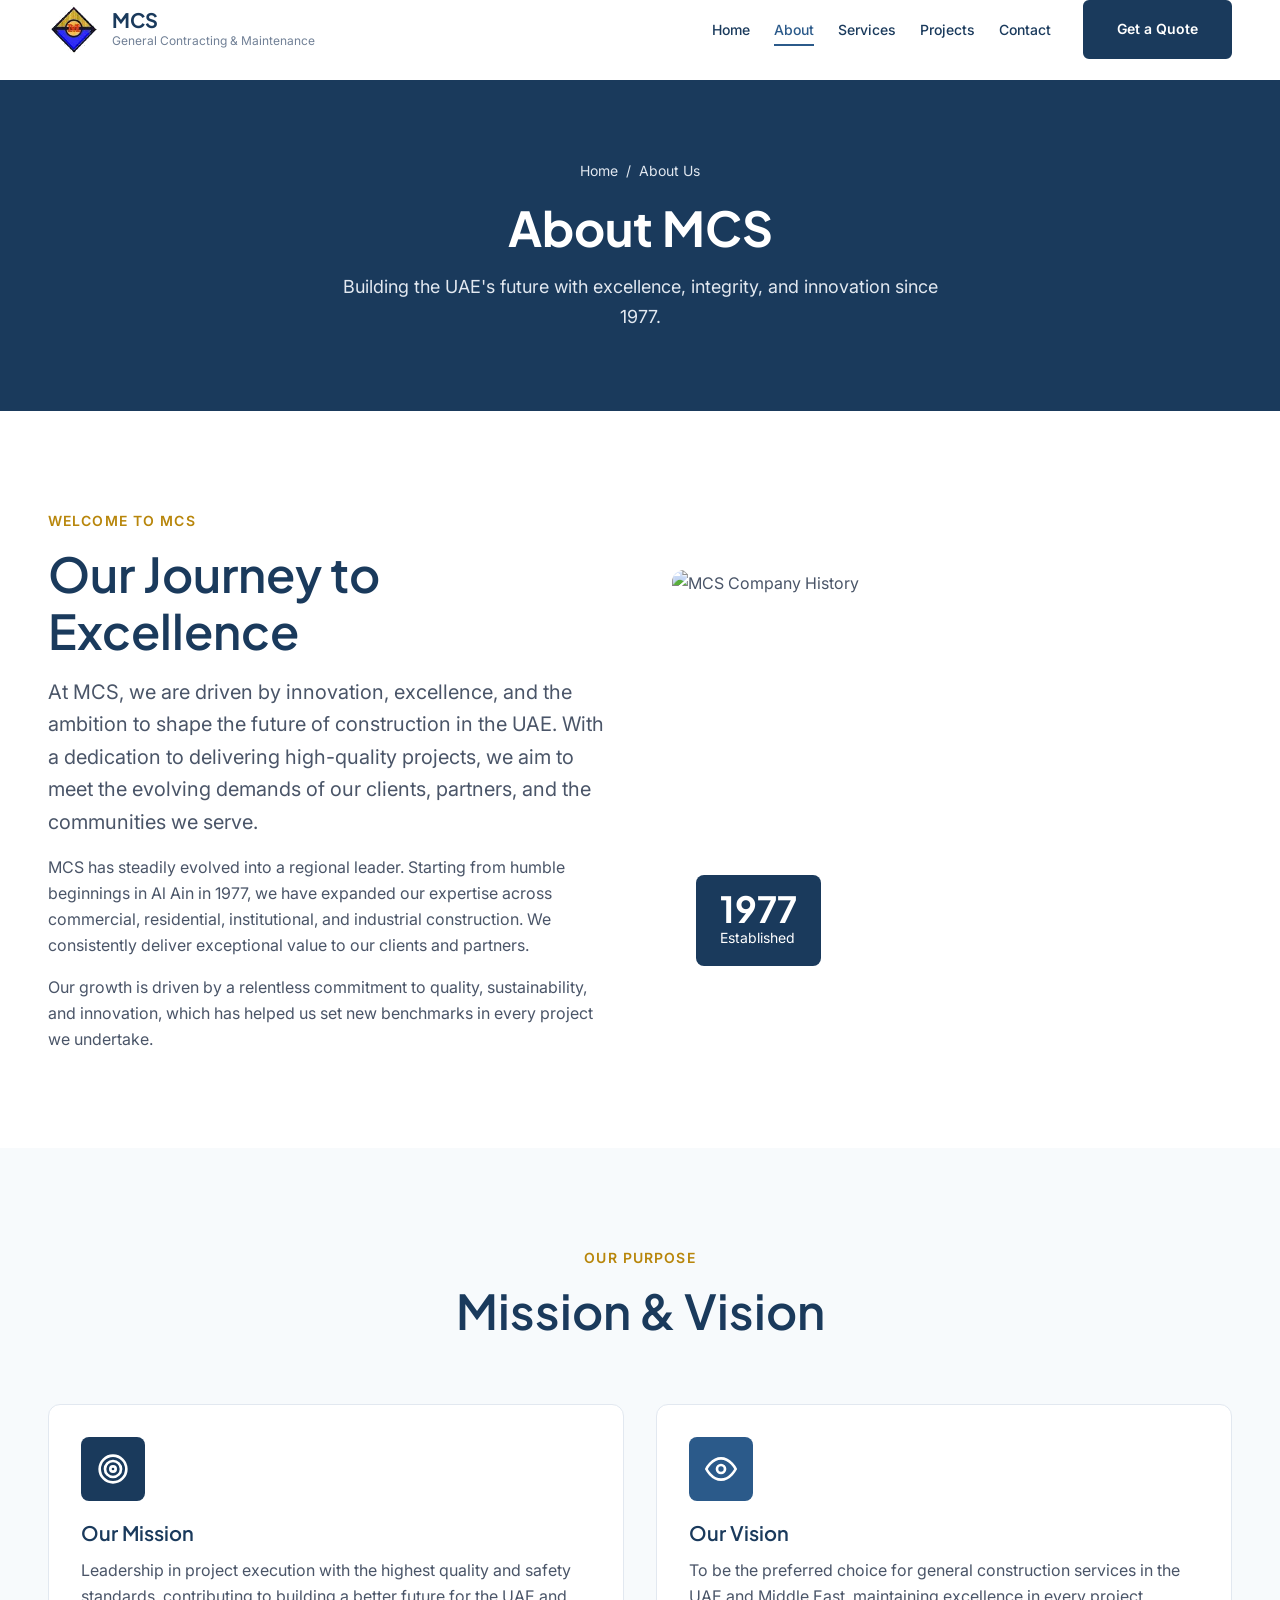
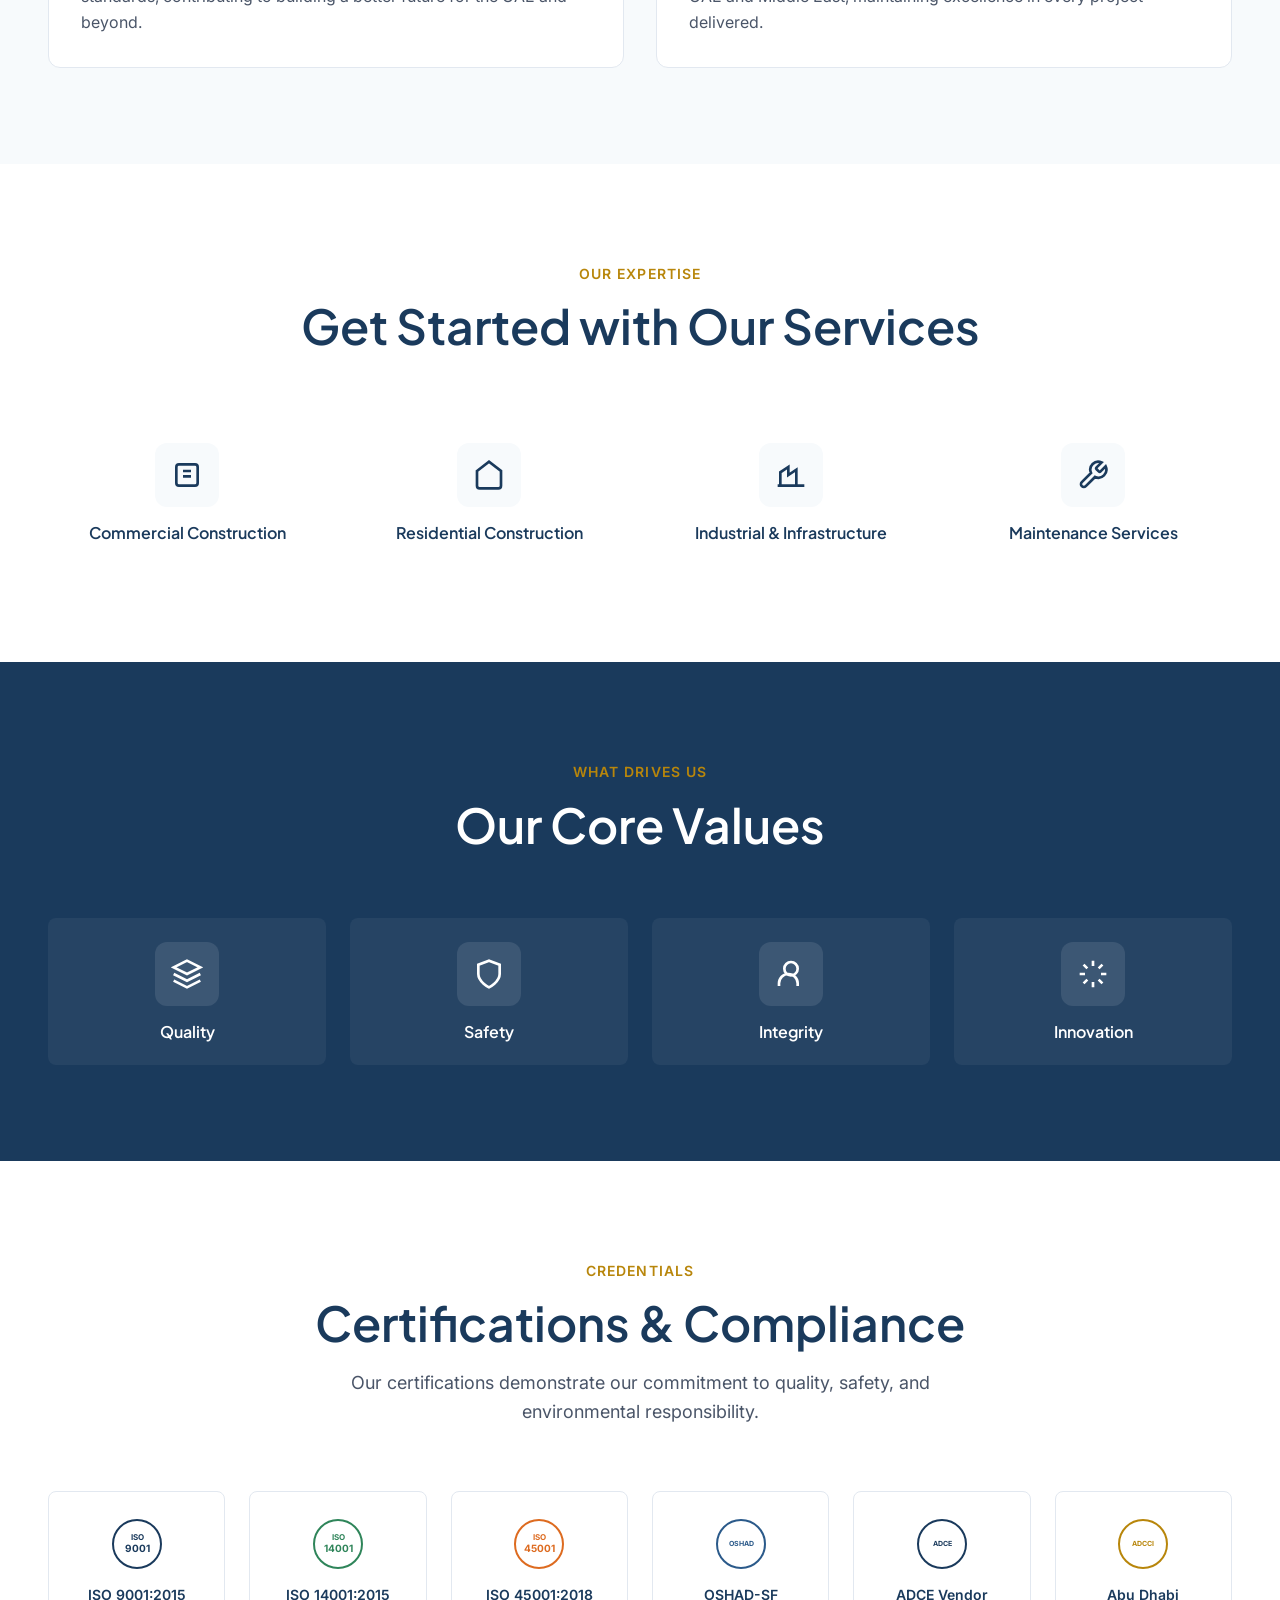
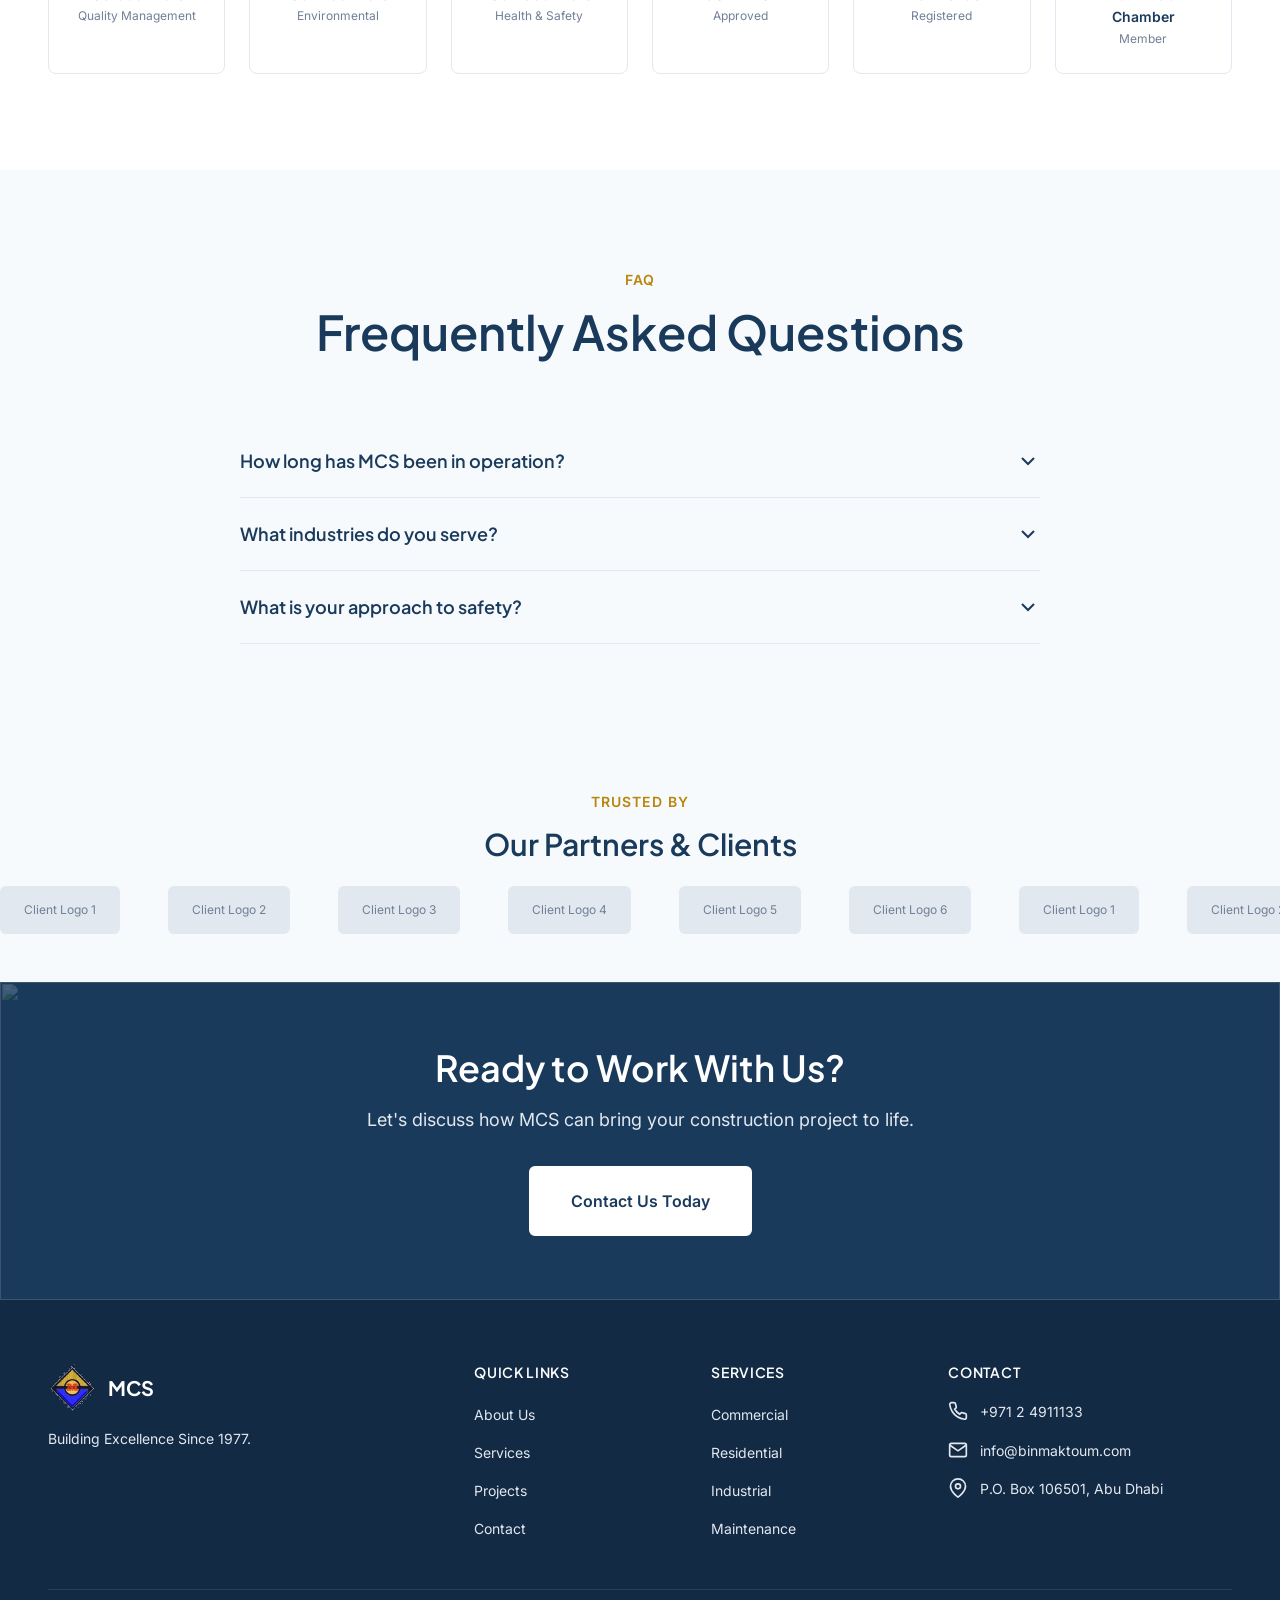
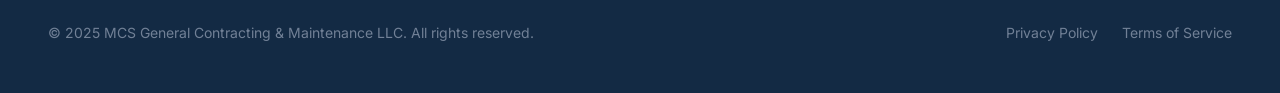
==== commit ebfedc06: "Replace inline SVG logo with MCS logo from company profile Extract the MCS diamond logo from the com" ====
--- a/about.html
+++ b/about.html
@@ -21,13 +21,7 @@
     <div class="container">
       <div class="header__inner">
         <a href="index.html" class="logo">
-          <svg class="logo__icon" viewBox="0 0 52 52" fill="none">
-            <rect x="4" y="8" width="5" height="36" rx="1" fill="#1A3A5C"/>
-            <rect x="13" y="8" width="5" height="36" rx="1" fill="#1A3A5C"/>
-            <rect x="22" y="8" width="5" height="36" rx="1" fill="#1A3A5C"/>
-            <rect x="31" y="8" width="5" height="36" rx="1" fill="#2B5A8A"/>
-            <path d="M40 8H47C47.5 8 48 8.4 48 9V17L44 21L48 25V43C48 43.5 47.5 44 47 44H40C39.4 44 39 43.5 39 43V25L43 21L39 17V9C39 8.4 39.4 8 40 8Z" fill="#2B5A8A"/>
-          </svg>
+          <img class="logo__icon" src="assets/images/logo.png" alt="MCS General Contracting & Maintenance"/>
           <div class="logo__text">
             <span class="logo__name">MCS</span>
             <span class="logo__tagline">General Contracting & Maintenance</span>
@@ -373,13 +367,7 @@
       <div class="footer__grid">
         <div class="footer__brand">
           <div class="footer__logo">
-            <svg class="footer__logo-icon" viewBox="0 0 52 52" fill="none">
-              <rect x="4" y="8" width="5" height="36" rx="1" fill="#FFFFFF"/>
-              <rect x="13" y="8" width="5" height="36" rx="1" fill="#FFFFFF"/>
-              <rect x="22" y="8" width="5" height="36" rx="1" fill="#FFFFFF"/>
-              <rect x="31" y="8" width="5" height="36" rx="1" fill="#FFFFFF" opacity="0.6"/>
-              <path d="M40 8H47C47.5 8 48 8.4 48 9V17L44 21L48 25V43C48 43.5 47.5 44 47 44H40C39.4 44 39 43.5 39 43V25L43 21L39 17V9C39 8.4 39.4 8 40 8Z" fill="#FFFFFF" opacity="0.6"/>
-            </svg>
+            <img class="footer__logo-icon" src="assets/images/logo.png" alt="MCS General Contracting & Maintenance"/>
             <span class="footer__logo-text">MCS</span>
           </div>
           <p class="footer__tagline">Building Excellence Since 1977.</p>
--- a/css/styles.css
+++ b/css/styles.css
@@ -309,6 +309,7 @@
 .logo__icon {
   width: 44px;
   height: 44px;
+  object-fit: contain;
 }
 
 @media (min-width: 768px) {
@@ -1943,6 +1944,7 @@
 .footer__logo-icon {
   width: 48px;
   height: 48px;
+  object-fit: contain;
 }
 
 .footer__logo-text {
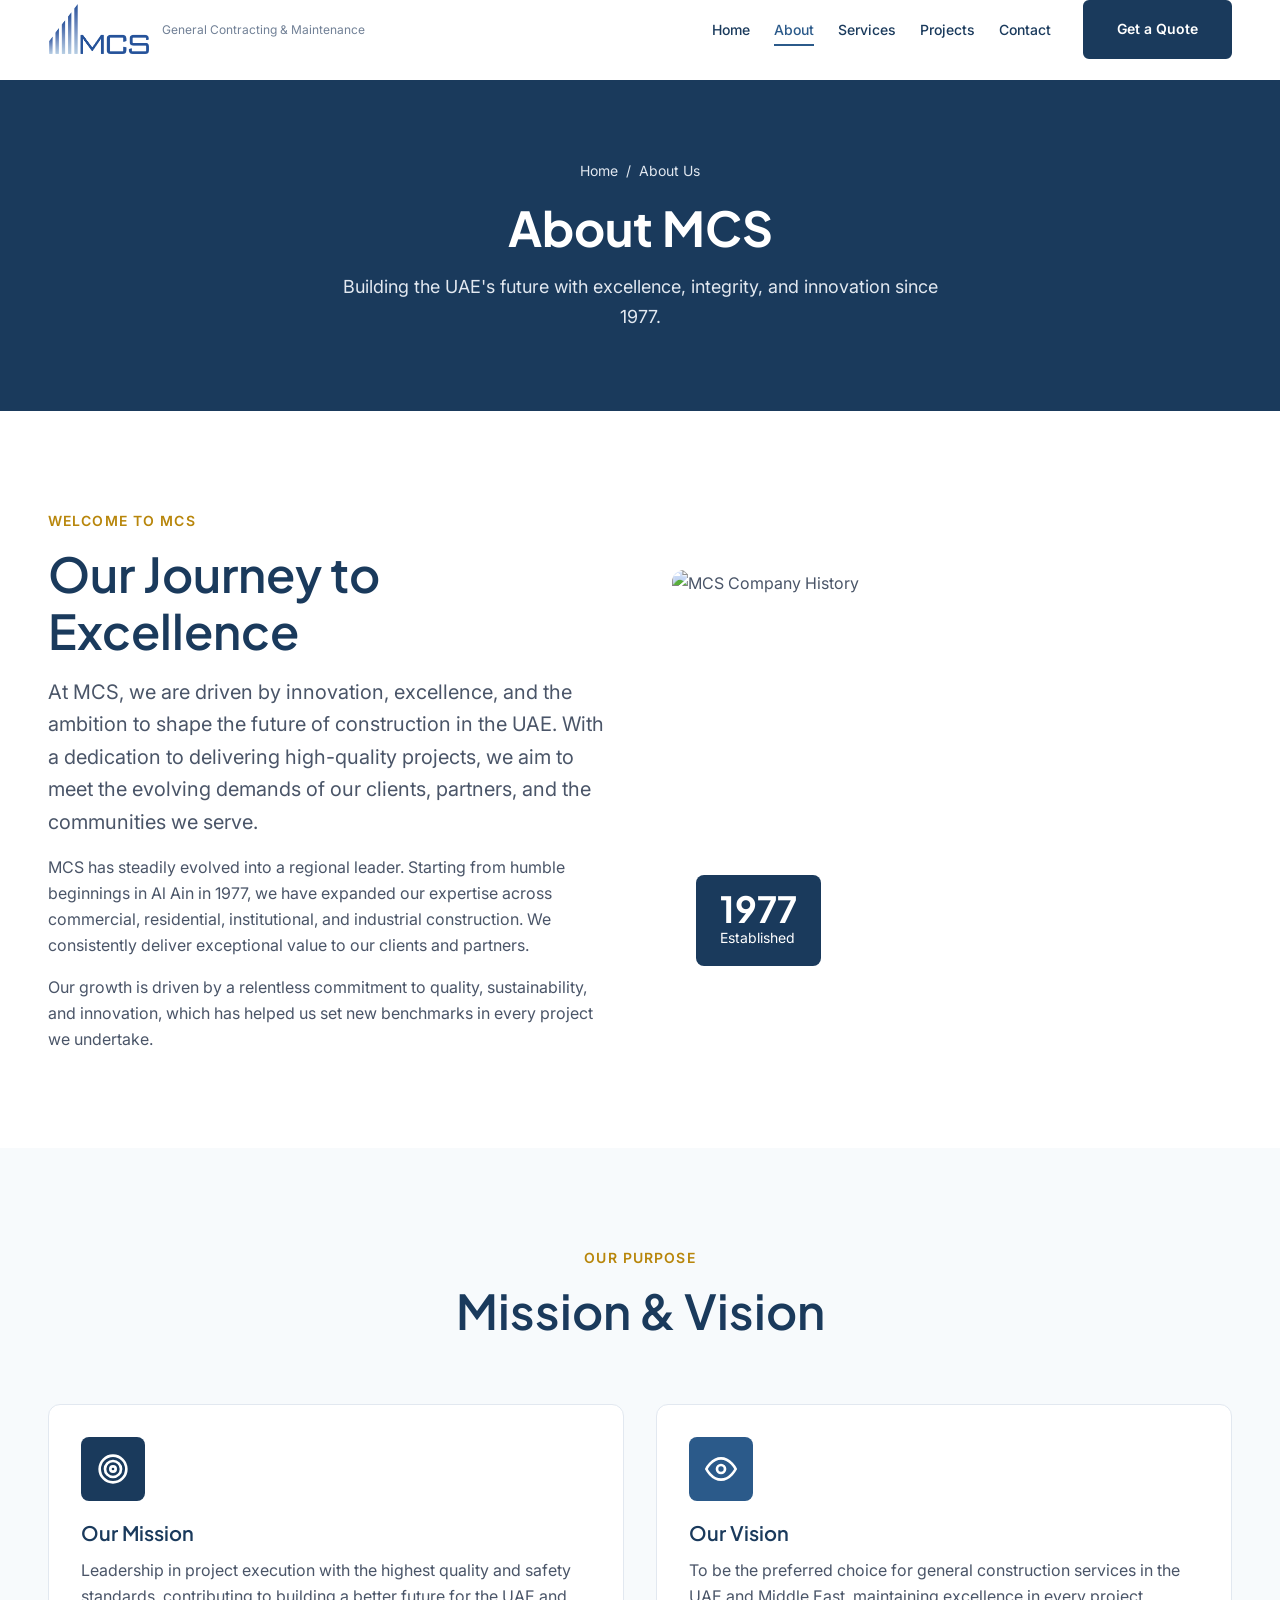
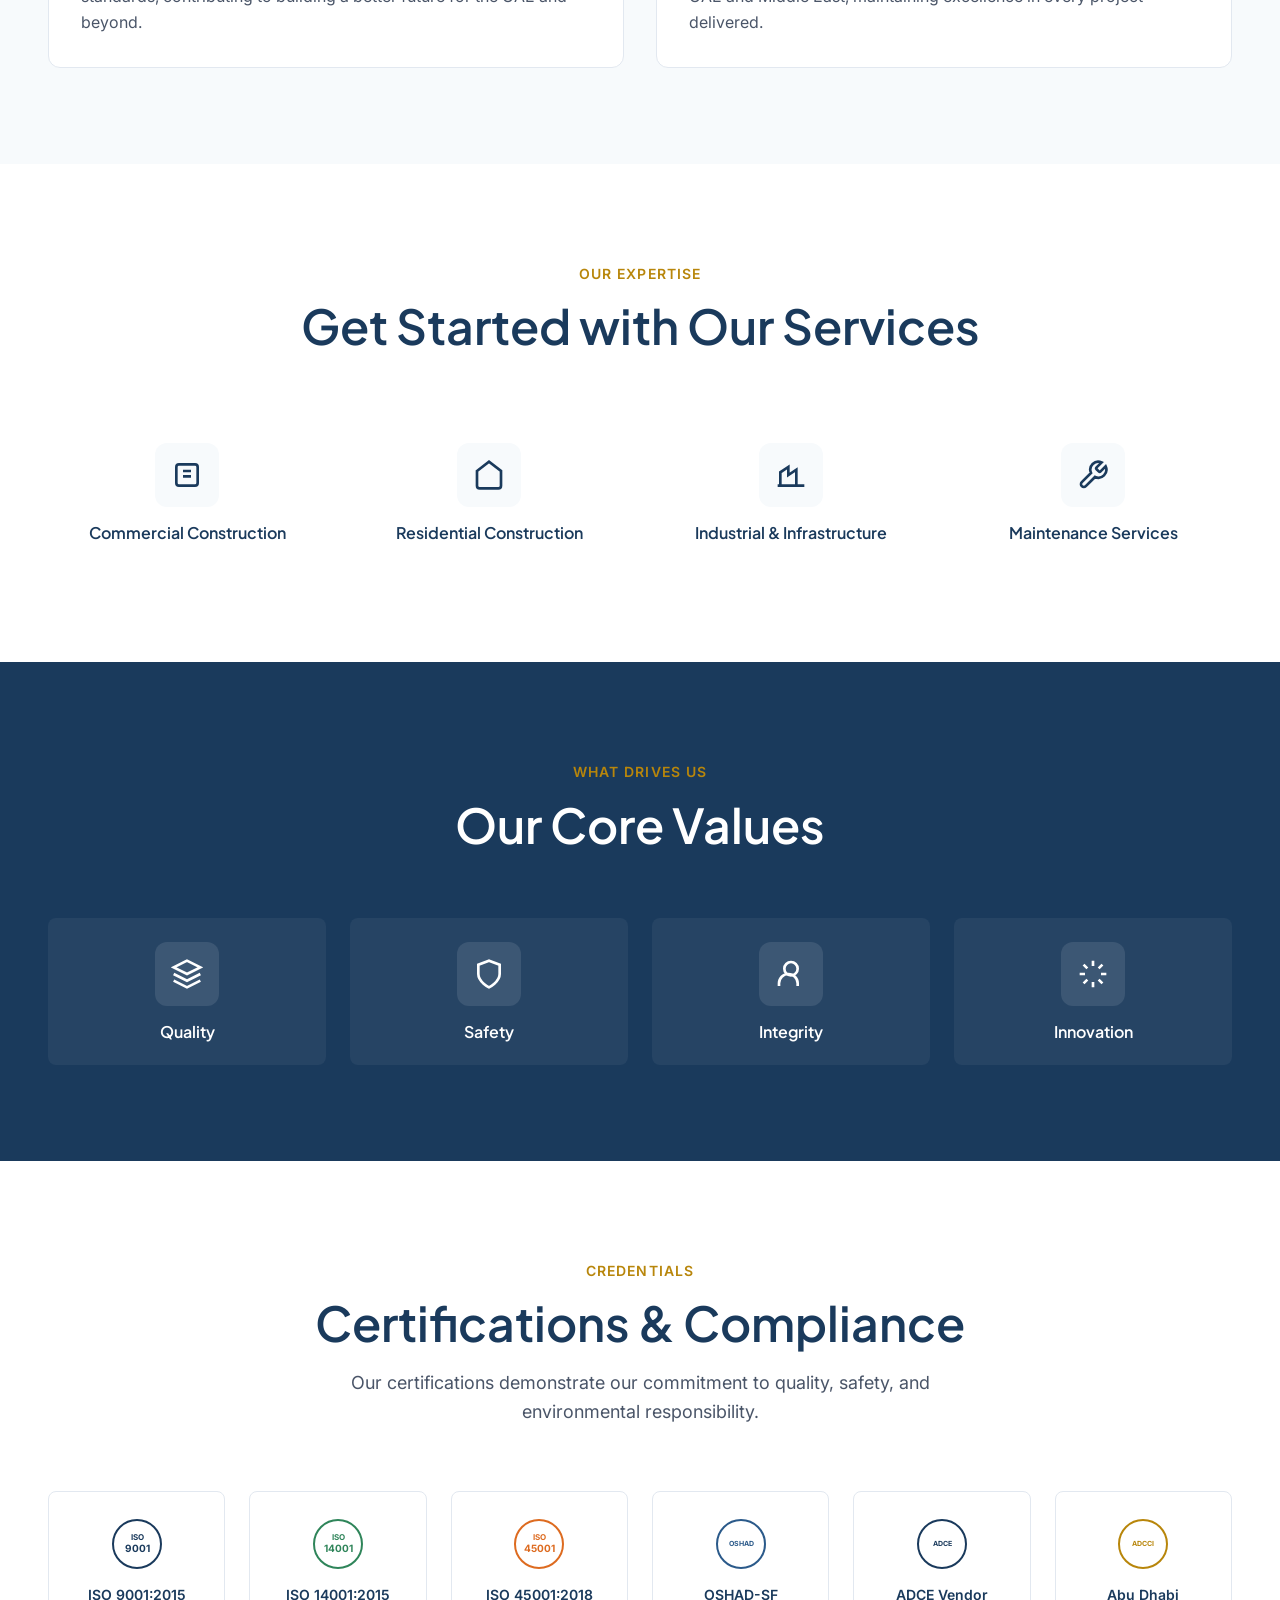
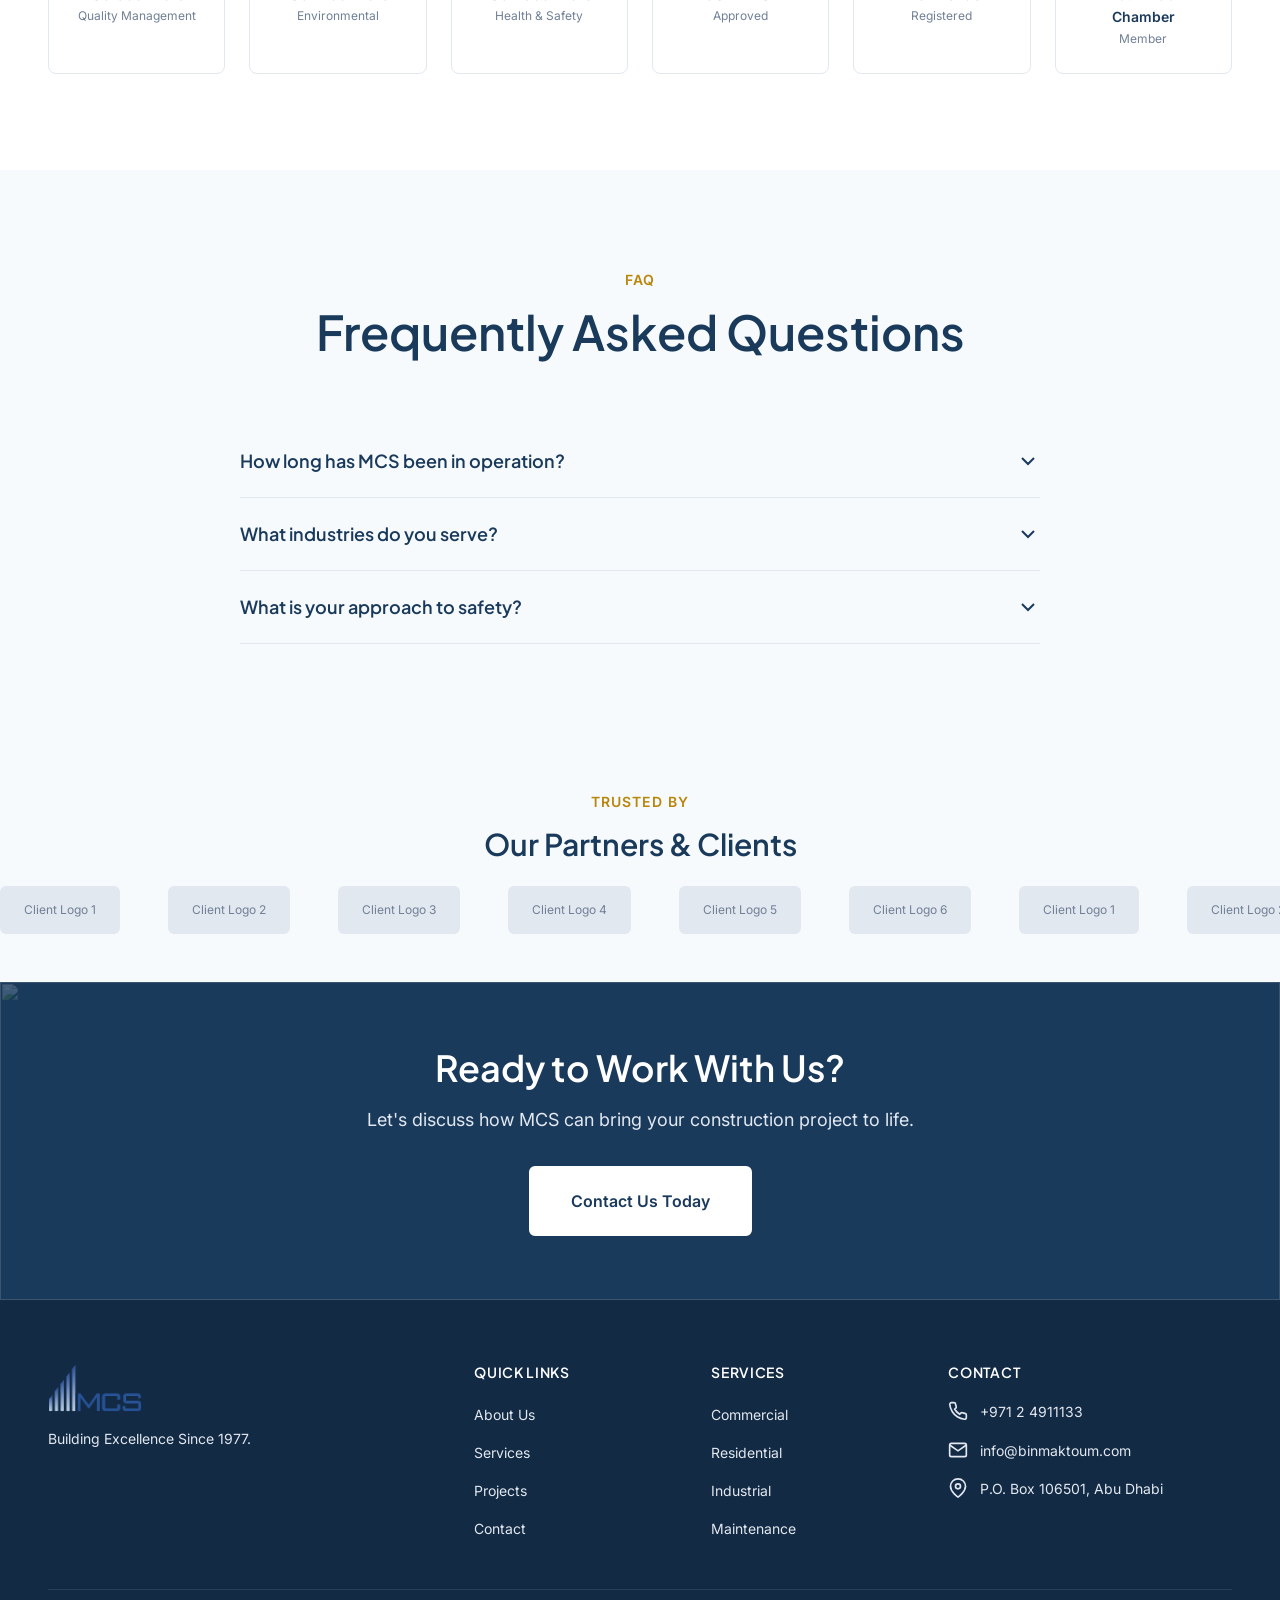
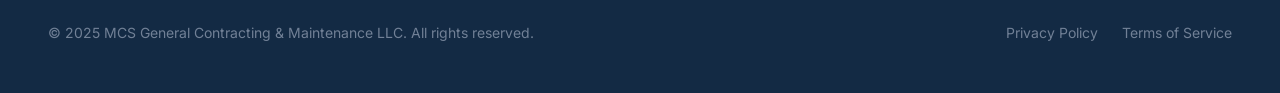
==== commit 9e06f573: "Remove redundant MCS text spans next to logo image The new logo image already contains the "MCS" wor" ====
--- a/about.html
+++ b/about.html
@@ -23,7 +23,6 @@
         <a href="index.html" class="logo">
           <img class="logo__icon" src="assets/images/logo.png" alt="MCS General Contracting & Maintenance"/>
           <div class="logo__text">
-            <span class="logo__name">MCS</span>
             <span class="logo__tagline">General Contracting & Maintenance</span>
           </div>
         </a>
@@ -368,7 +367,6 @@
         <div class="footer__brand">
           <div class="footer__logo">
             <img class="footer__logo-icon" src="assets/images/logo.png" alt="MCS General Contracting & Maintenance"/>
-            <span class="footer__logo-text">MCS</span>
           </div>
           <p class="footer__tagline">Building Excellence Since 1977.</p>
         </div>
--- a/css/styles.css
+++ b/css/styles.css
@@ -307,14 +307,13 @@
 }
 
 .logo__icon {
-  width: 44px;
+  width: auto;
   height: 44px;
   object-fit: contain;
 }
 
 @media (min-width: 768px) {
   .logo__icon {
-    width: 52px;
     height: 52px;
   }
 }
@@ -1942,7 +1941,7 @@
 }
 
 .footer__logo-icon {
-  width: 48px;
+  width: auto;
   height: 48px;
   object-fit: contain;
 }
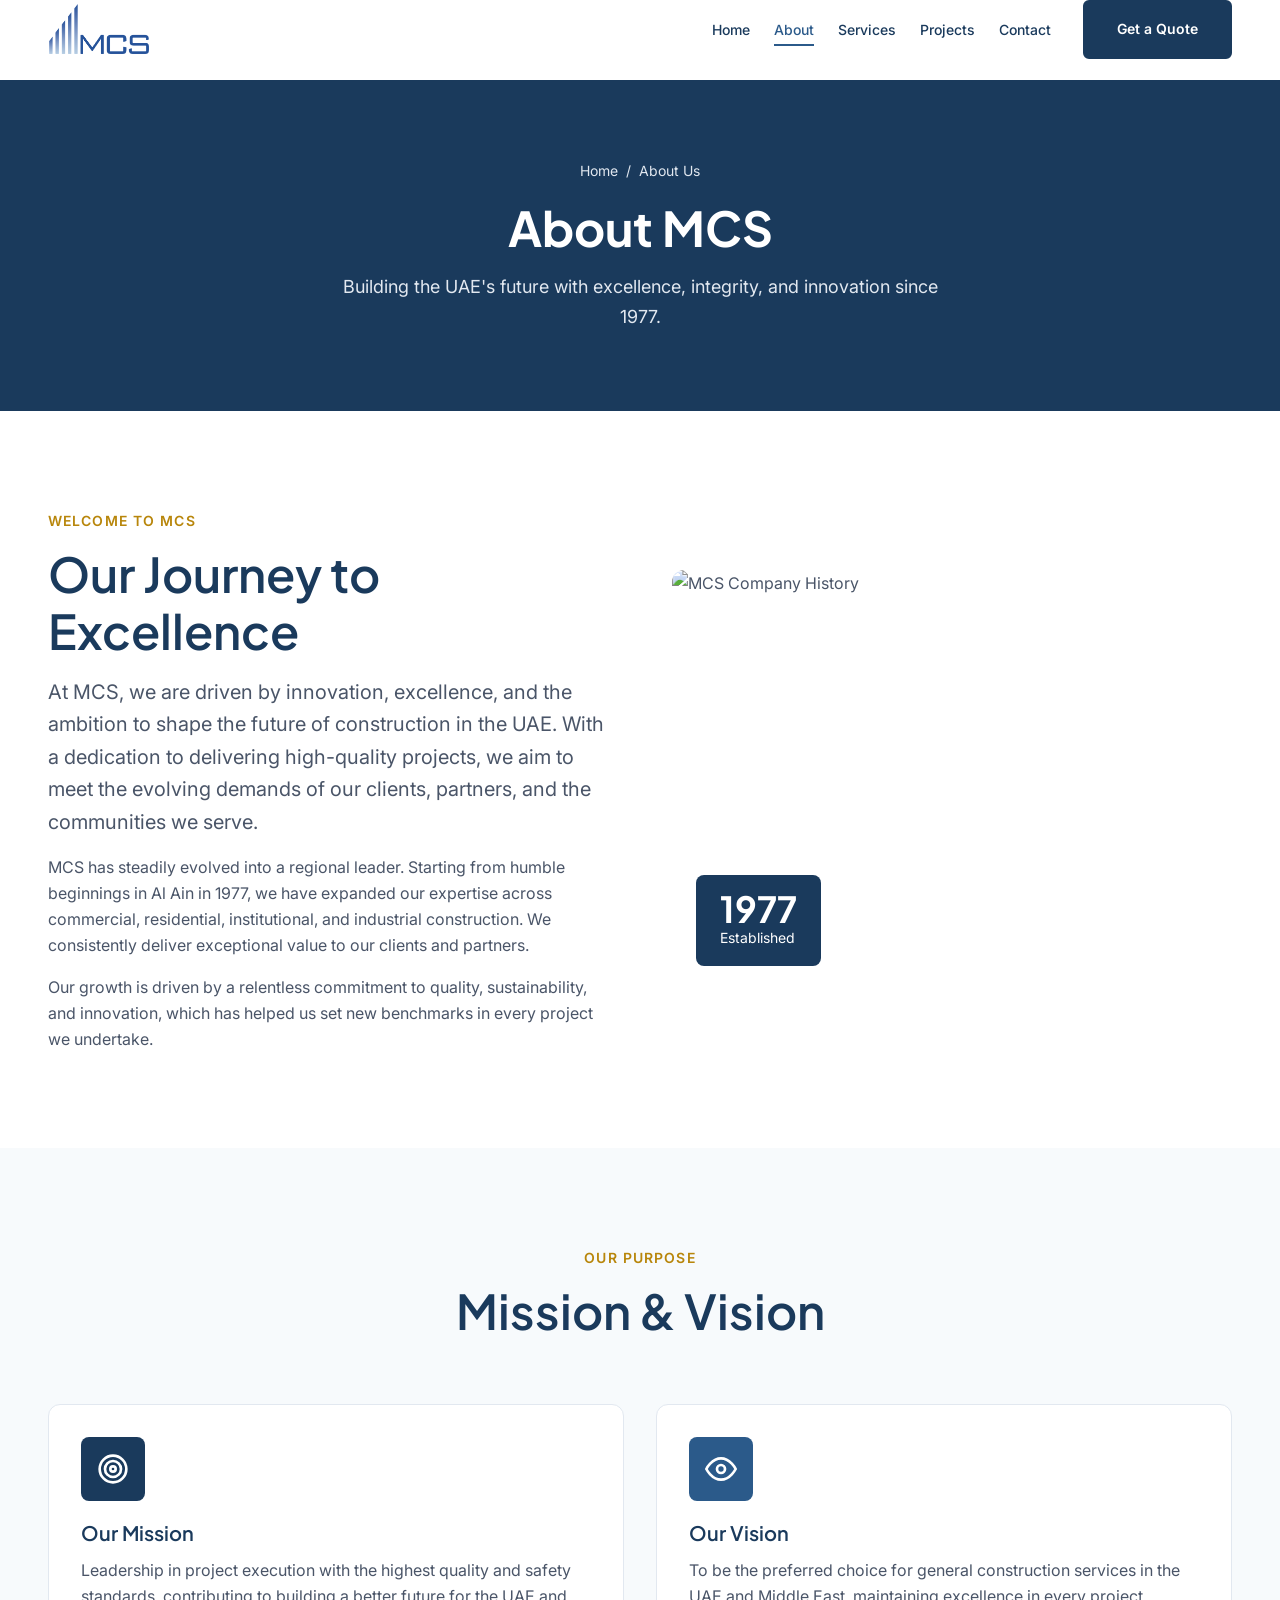
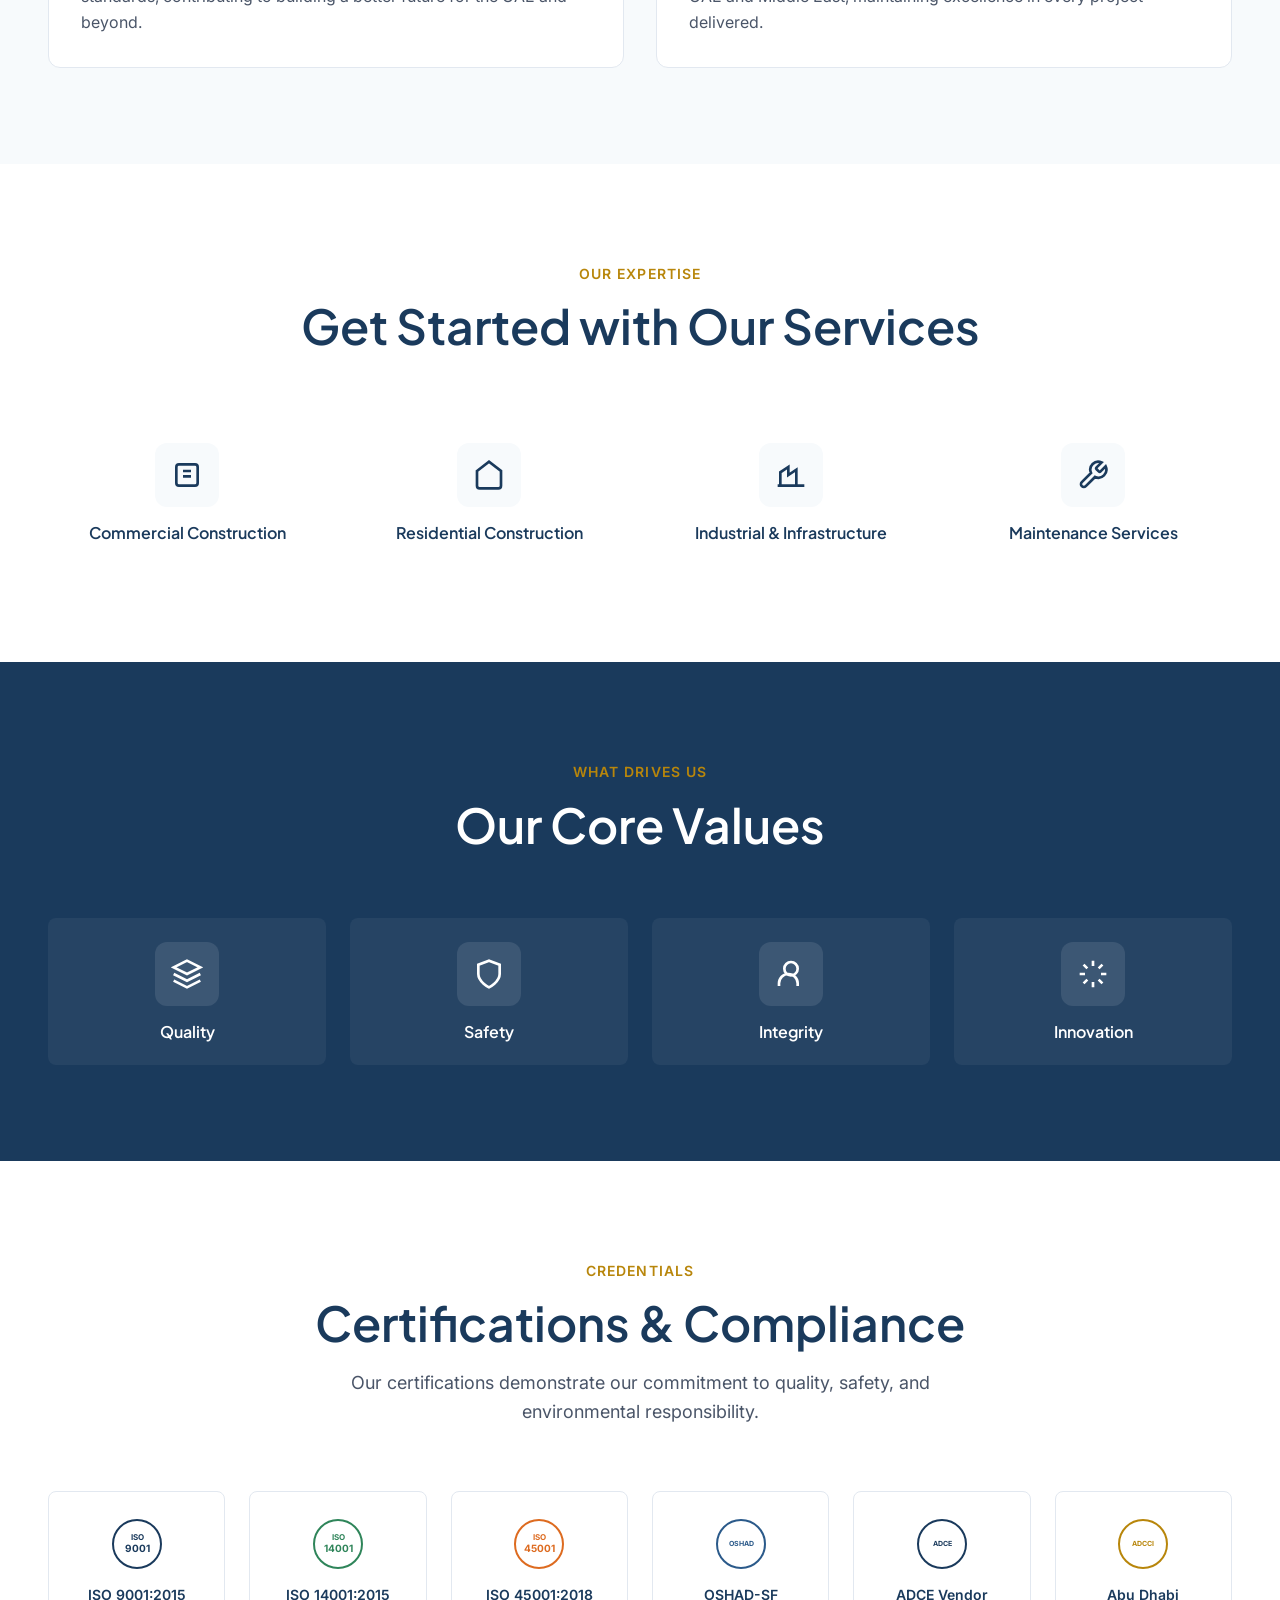
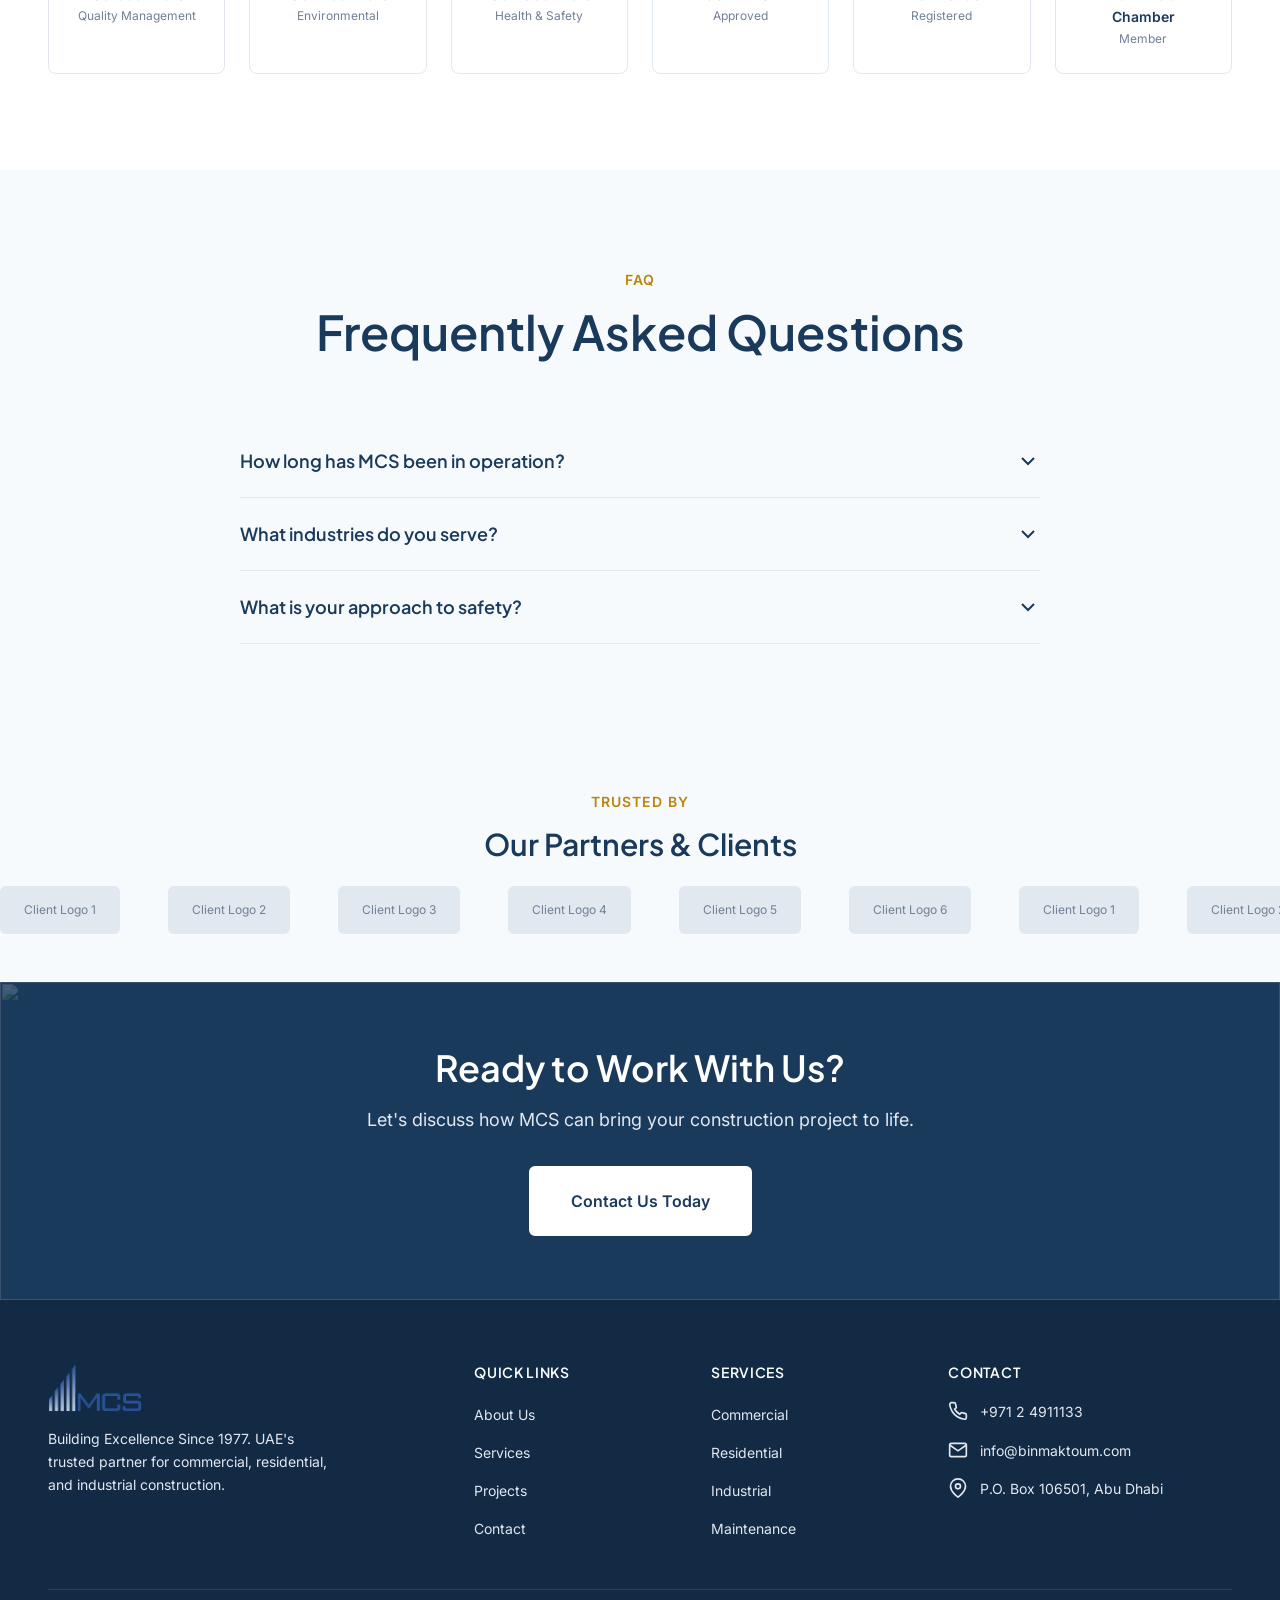
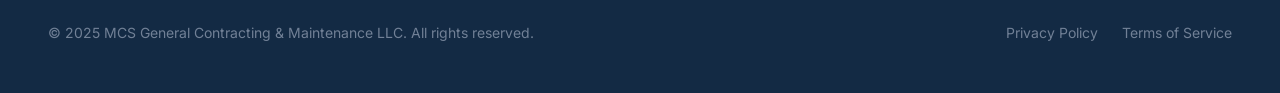
==== commit bb9c3eaa: "Clean up header and align footer tagline across pages - Remove logo__tagline span (and now-empty log" ====
--- a/about.html
+++ b/about.html
@@ -22,9 +22,6 @@
       <div class="header__inner">
         <a href="index.html" class="logo">
           <img class="logo__icon" src="assets/images/logo.png" alt="MCS General Contracting & Maintenance"/>
-          <div class="logo__text">
-            <span class="logo__tagline">General Contracting & Maintenance</span>
-          </div>
         </a>
         
         <nav class="nav">
@@ -368,7 +365,7 @@
           <div class="footer__logo">
             <img class="footer__logo-icon" src="assets/images/logo.png" alt="MCS General Contracting & Maintenance"/>
           </div>
-          <p class="footer__tagline">Building Excellence Since 1977.</p>
+          <p class="footer__tagline">Building Excellence Since 1977. UAE's trusted partner for commercial, residential, and industrial construction.</p>
         </div>
         
         <div class="footer__col">
